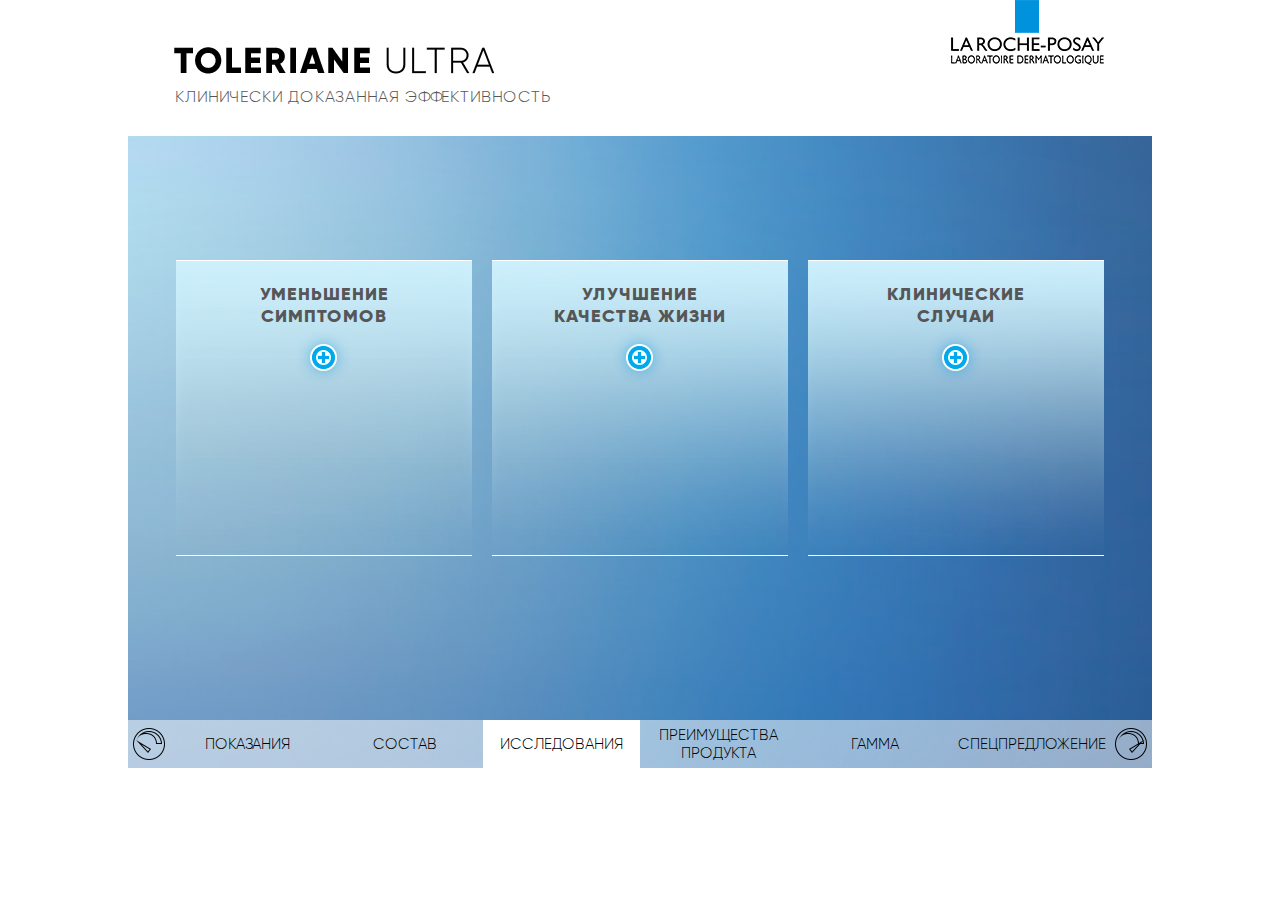
==== 04/index.html @ 02ad675e "initial" ====
<!DOCTYPE html>
<html xmlns="http://www.w3.org/1999/xhtml">
<head>
    <meta charset="utf-8" />
    <!--[if IE]><script src="http://html5shiv.googlecode.com/svn/trunk/html5.js"></script><![endif]-->
    <title></title>
    <link rel="stylesheet" href="../css/style.css" type="text/css" media="screen, projection" />
    <!--[if lt IE 9]> <link href= "css/ie8.css" rel= "stylesheet" media= "all" /> <![endif]-->
    <script type="text/javascript" src="../js/app.js"></script>
    <script type="text/javascript" src="../js/common.js"></script>
</head>

<body>
	<div id="page">
		<ul class="main-m">
			<li class="image"><a href="javascript:changePage(1)"><img src="../images/icon-start.png" width="32" height="32"></a></li>
			<li><a href="javascript:changePage(2)"><span>показания</span></a></li>
			<li><a href="javascript:changePage(3)"><span>состав</span></a></li>
			<li class="ac"><a href="javascript:changePage(4)"><span>исследования</span></a></li>
			<li><a href="javascript:changePage(5)"><span>преимущества<br>продукта</span></a></li>
			<li><a href="javascript:changePage(6)"><span>гамма</span></a></li>
			<li><a href="javascript:changePage(7)"><span>спецпредложение</span></a></li>
			<li class="image"><a href="javascript:changePage(8)"><img src="../images/icon-fin.png" width="32" height="32"></a></li>
		</ul>
		<div id='showStart'>
		<div class="bb sld4">
			<div class="s1">
				<div class="top1"><img src="../images/logo4.png" alt=""><span>Клинически доказанная эффективность</span><div class="lg"><img src="../images/logo3.png" alt=""></div></div>
				<ul class="list">
					<li class="item item-1">
						<p class="title">Уменьшение <br>симптомов</p>
						<div class="plus"></div>
					</li>
					<li class="item item-2">
						<p class="title">Улучшение <br>качества жизни</p>
						<div class="plus"></div>
					</li>
					<li class="item item-3">
						<p class="title">Клинические <br>случаи</p>
						<div class="plus"></div>
					</li>
				</ul>

				<div class="modal modal-1">
					<div class="inner">
						<div class="bottle"></div>
						<div class="modal-con2">
							
							<div id='pinkdiv'> 
		
								<div class='bluediv bd4_l bd4_t' id='jsl1'></div>
								<div class='bluediv bd4_l bd4_b' id='jsl2'></div>
								<div class='bluediv bd4_c bd4_t' id='jsc1'></div>
								<div class='bluediv bd4_c bd4_b' id='jsc2'></div>
								<div class='bluediv bd4_r bd4_t' id='jsr1'></div>
								<div class='bluediv bd4_r bd4_b' id='jsr2'></div>
								
								<img src="../images/pinkmen.png">
		
							</div>
							<div class='underpink' id='up_left'>
								<h2><span>84</span>%</h2>
								снижение беспокойства<br>
								о состоянии кожи
							</div>
	
							<div class='underpink' id='up_center'>
								<h2><span>95</span>%</h2>
								общее улучшение<br>
								качества жизни
							</div>
	
							<div class='underpink' id='up_right'>
								<h2><span>65</span>%</h2>
								улучшение качества<br>
								повседневной<br>
								деятельности
							</div>
						<div class="close2"></div>
					</div>
				</div>
			</div>
			</div>
			

			<div class="s2">
				<div class="top1"><img src="../images/logo4.png" alt=""><span>Клинически доказанная эффективность</span><div class="lg"><img src="../images/logo3.png" alt=""></div></div>
				<img src="../images/t5.png" class="fq1">
	
				<img src="../images/p3.png" id="p4">
				<div class="ellipse"></div>
				<img src="../images/minus.png" id="closeFix">
	
				<div>
					<img src="../images/menuplus2.png" alt="" id="menuplus4">
					<div class='menubutton4 ' id='mb_left4'>Значительное снижение выражен-<br>ности клинических симптомов</div>
					<div class='menubutton4 mb_inactive4' id='mb_right4'>Значительное снижение <br>субъективных симптомов</div>
				</div>
	
				<div id=showA4>
					<div class='header4' id='hA_left'>ЭРИТЕМА</div>
					<div class='header4' id='hA_right'>ШЕЛУШЕНИЕ</div>
					<div id='graphs4A'>
						<div class='left4'>
							<div class='T0 tA' id='jsAl1'><div class='num static'><span>78</span><div class='percent'>%</div></div></div>
	
							<div class='T30 tA' id='jsAl2'></div>
							
							<div class='num dynamic'>
								<span id='jsNumA1'>78</span><div class='percent'>%</div>
							</div>
	
						</div>
						
						<div class='right4'>
							<div class='T0 tA' id='jsAr1'><div class='num static'><span>42</span><div class='percent'>%</div></div></div>
	
							<div class='T30 tA' id='jsAr2'></div>
							<div class='num dynamic'>
								<span id='jsNumA2'>42</span><div class='percent'>%</div>
							</div>
						</div>
						
						<img src="../images/graphs2A.png">
					</div>
				</div>
				<div id=showB4>
					<div class='header4' id='hB_left'>ЧУВСТВО <br>ЖЖЕНИЯ</div>
					<div class='header4' id='hB_center'>ПОКАЛЫВАНИЕ/<br>ПОЩИПЫВАНИЕ</div>
					<div class='header4' id='hB_center-r'>Чувство <br>стянутости</div>
					<div class='header4' id='hB_right'>ЗУД</div>
					<div id='graphs4A'>
						<div class='left4'>
							<div class='T0 tB' id='jsBl1'><div class='num static'><span>4.6</span><div class='percent'>%</div></div></div>
	
							<div class='T30 tB' id='jsBl2'></div>
	
							<div class='num dynamic'>
								<span id='jsNumB1'>4.6</span><div class='percent'>%</div>
							</div>
	
						</div>
	
						<div class='center4'>
							<div class='T0 tB' id='jsBc1'><div class='num static'><span>4.1</span><div class='percent'>%</div></div></div>
	
							<div class='T30 tB' id='jsBc2'></div>
	
							<div class='num dynamic'>
								<span id='jsNumB2'>4.1</span><div class='percent'>%</div>
							</div>
	
						</div>

						<div class='center4-r'>
								<div class='T0 tB' id='jsBcr1'><div class='num static'><span>5.0</span><div class='percent'>%</div></div></div>
		
								<div class='T30 tB' id='jsBcr2'></div>
		
								<div class='num dynamic'>
									<span id='jsNumB3'>1.2</span><div class='percent'>%</div>
								</div>
		
							</div>
						
						<div class='right4'>
							<div class='T0 tB' id='jsBr1'><div class='num static'><span>3.8</span><div class='percent'>%</div></div></div>
	
							<div class='T30 tB' id='jsBr2'></div>
							
							<div class='num dynamic'>
								<span id='jsNumB4'>3.8</span><div class='percent'>%</div>
							</div>
	
						</div>
						
						<img src="../images/graphs2B.png">
					</div>
				</div>
	
				<div class="modal m3">
					<div class="modal-tb">
						<div class="bg-modal"></div>
						<div class="modal-con2" id='page4popupfix'>
							<div class="close2"></div>
							<div class="p1">Протокол</div>
							<p><strong>3800 пациентов</strong>, средний возраст 42 года</p>
							<p>Пациенты с чувствительной, реактивной, интолерантной кожей, а также после эстетических процедур (пилинг, лазер)</p>
							<p>Использование <strong>Toleriane Ultra 1 или 2 раза в день</strong></p>
							<p><strong>Оценка на Т0 и Т30</strong> по шкале от 0 до 10</p>
							<p>p≤0.0001</p>
						</div>
					</div>
				</div>
			</div>

			
		</div>
	</div>
</body>
</html>
---- css/style.css ----
@charset "UTF-8";
/*! */
/*! */
/*! */
/*! */
/*! */
/*! */
/*! Нельзя редактировать этот файл! Он сгенерирован через sass  -  DO NOT EDIT THIS FILE! IT GENERATED SASS */
/*! */
/*! */
/*! */
/*! */
/*! */
/*! */
/*! */
html, body, div, span, applet, object, iframe, h1, h2, h3, h4, h5, h6, p, blockquote, pre, a, abbr, acronym, address, big, cite, code, del, dfn, em, img, ins, kbd, q, s, samp, small, strike, strong, sub, sup, tt, var, b, u, i, center, dl, dt, dd, ol, ul, li, fieldset, form, label, legend, table, caption, tbody, tfoot, thead, tr, th, td, article, aside, canvas, details, embed, figure, figcaption, footer, header, hgroup, menu, nav, output, ruby, section, summary, time, mark, audio, video { margin: 0; padding: 0; border: 0; vertical-align: baseline; }

body, html { height: 100%; }

body a, html a { text-decoration: none; }

body input, html input { -webkit-appearance: none; }

img, fieldset, a img { border: none; }

input[type="submit"], button { cursor: pointer; }

input[type="submit"]::-moz-focus-inner, button::-moz-focus-inner { padding: 0; border: 0; }

textarea { overflow: auto; }

input, button { margin: 0; padding: 0; border: 0; }

input, textarea, select, button, h1, h2, h3, h4, h5, h6, a, span, a:focus { outline: none; }

div { outline: none !important; }

* { outline: none !important; }

ul, ol { list-style-type: none; }

img { vertical-align: top; }

li { list-style: none; }

@media only screen and (min-device-width: 320px) and (max-device-width: 480px) { * { -webkit-text-size-adjust: none; } }

table { border-spacing: 0; border-collapse: collapse; width: 100%; }

.clear { clear: both; }

@font-face { font-family: Gilroy; src: url("../shared/Gilroy-ExtraBold.eot"); src: url("../shared/Gilroy-ExtraBold.eot?#iefix") format("embedded-opentype"), url("../shared/Gilroy-ExtraBold.woff2") format("woff2"), url("../shared/Gilroy-ExtraBold.woff") format("woff"), url("../shared/Gilroy-ExtraBold.ttf") format("truetype"); font-weight: normal; font-style: normal; font-weight: 700; }

@font-face { font-family: Gilroy; src: url("../shared/Gilroy-Light.eot"); src: url("../shared/Gilroy-Light.eot?#iefix") format("embedded-opentype"), url("../shared/Gilroy-Light.woff2") format("woff2"), url("../shared/Gilroy-Light.woff") format("woff"), url("../shared/Gilroy-Light.ttf") format("truetype"); font-weight: normal; font-style: normal; font-weight: 300; }

body { font-family: Gilroy; }

* { -webkit-tap-highlight-color: transparent; }

#page { width: 1024px; position: relative; overflow: hidden; margin: auto; height: 768px; background: url(../images/bg2.jpg); }

.main-m {
  position: absolute;
  bottom: 0;
  left: 0;
  right: 0;
  z-index: 100;
  background: rgba(255, 255, 255, 0.5);
  height: 48px;
  display: flex;
  width: 100%;
  justify-content: space-between;
}
.main-m li {
  width: 18.12%;
  text-align: center;
}
.main-m li a {
  display: block;
  color: #000000;
  font-family: Gilroy;
  font-size: 15px;
  font-weight: 300;
  text-transform: uppercase;
  height: 48px;
}
.main-m li a span {
  display: table-cell;
  width: 185px;
  vertical-align: middle;
  height: 48px;
}
.main-m li.ac a {
  background: #ffffff;
}
.main-m li.image {
  width: 49px;
}
.main-m li.image a img {
  padding: 8px 0 0;
}

.bb { position: absolute; top: 0; left: 0; width: 100%; height: 100%; }

.top1 { position: absolute; top: 0; left: 0; right: 0; height: 136px; background: #fff; }

.top1 img { display: block; position: absolute; top: 47px; left: 46px; }

.top1 img.jj2 { top: 41px; }

.top1 span { display: block; color: #565656; font-size: 16px; font-weight: 300; text-transform: uppercase; line-height: 19px; letter-spacing: 0.9px; position: absolute; top: 87px; left: 47px; }

.top1 span.jj1 { font-size: 24px; line-height: 24px; }

.top1 .lg { position: absolute; top: 0; right: 48px; }

.top1 .lg img { position: static; }

.sld1 { background: url(../images/bg1.jpg); }

.sld1 .logo { position: absolute; top: 0; left: 47px; }

.sld1 .logo2 { display: none; position: absolute; top: 113px; left: 47px; }

.sld1 .bottle1 { 
	display: none; 
	position: absolute; 
	top: 142px; 
	right: 52px; 
	width: 118px; 
	height: 550px; 
	background-image: url('../images/bottle1.png');
}

.sld1 input[type=range] {
    position: relative;
    margin-left: 607px;
    margin-top: 380px;
    -webkit-appearance: none;
    width: 570px;
    border-radius: 30px;
    -webkit-transform: rotate(-90deg);
    -moz-transform: rotate(-90deg);
    transform: rotate(-90deg);
    overflow: hidden;
  }

.sld1 input[type=range]:focus {
	outline: none;
}

.sld1 input[type=range]::-webkit-slider-runnable-track {
	width: 100%;
	height: 39px;
	cursor: pointer;
	box-shadow: 0px 0px 0px #000000;
	border-radius: 30px;
	border: 2px solid #bce3d8;
	box-shadow: 0 0 15px rgba(0, 0, 0, 0.2) inset;
}

.sld1 input[type=range]::-webkit-slider-thumb {
	position: relative;
	z-index: 10;
	height: 40px;
	width: 40px;
	border-radius: 25px;
	cursor: pointer;
	-webkit-appearance: none;
	margin-top: -2px;
	background-image: url('../images/handle.png');
}

.sld1 .scale {
	position: absolute;
	top: 128px;
	right: 82px;
	width: 74px;
	height: 535px;
	background-image: url('../images/scale.png');
}

.sld1 .range-plus {
	display: none;
	position: absolute;
	z-index: 10;
	right: 86px;
	width: 92px;
	height: 92px;
	background-image: url('../images/plus2.png');
	background-position: center center;
	background-size: 80%;
	cursor: pointer;
}

.sld1 .t1, 
.sld1 .t2 { 
	position: absolute; 
	top: 607px; 
	left: 0; 
	right: 0; 
	text-transform: uppercase;
	text-align: center; 
	letter-spacing: 0.05em; 
	color: #ffffff; 
	font-family: Gilroy; 
	font-weight: 300; 
	line-height: 1.2em; 
}

.sld1 .t1 {
	font-size: 32px;
}

.sld1 .t2 {
	display: none;
	font-size: 24px;
}

.sld2 .lnk1 { position: absolute; top: 183px; right: 43px; background-image: url("../images/icons.png"); width: 72px; height: 133px; background-position: 0px -118px; display: block; }

.sld2 .t1 { display: block; position: absolute; top: 176px; left: 48px; }

.sld2 .sp1 { position: absolute; top: 191px; left: 185px; width: 795px; height: 497px; background: url(../images/sp1.png); }

.sld2 .sp1 .j1 { top: 180px; left: 0; }

.sld2 .sp1 .j2 { top: -36px; left: 177px; }

.sld2 .sp1 .j2 div { padding-left: 47px; }

.sld2 .sp1 .j3 { top: 203px; left: 591px; }

.sld2 .sp1 .j4 { top: 339px; left: 591px; }

.sld2 .sp1 .it { position: absolute; }

.sld2 .sp1 .it span { display: block; font-family: Gilroy; text-transform: uppercase; color: #ffffff; font-size: 20px; font-weight: 300; line-height: 24px; margin-bottom: 28px; }

.sld2 .sp1 .it div { color: #000000; font-size: 14px; font-weight: 700; text-transform: uppercase; line-height: 17px; position: relative; }

.sld2 .sp1 .it div a { background-image: url("../images/icons.png"); width: 65px; height: 65px; background-position: -234px 0px; display: block; position: absolute; top: -17px; left: -15px; }

.sld2 .sp1 .it div p { color: #000000; font-size: 12px; font-weight: 300; line-height: 12px; display: block; text-transform: none; padding-top: 2px; padding-bottom: 33px; }

.sld2 .mp1 { position: absolute; top: 0; left: 0; width: 100%; height: 100%; z-index: 2; background: url(../images/bg2.jpg); display: none; }

.sld2 .mp1 .f1 { display: block; position: absolute; top: 176px; left: 48px; }

.sld2 .mp1 .close1 { position: absolute; top: 136px; right: 0; cursor: pointer; background-image: url("../images/icons.png"); width: 92px; height: 92px; background-position: -76px -118px; }

.sld2 .mp1 .pp1 { cursor: pointer; position: absolute; top: 255px; right: 17px; background-image: url("../images/icons.png"); width: 114px; height: 114px; background-position: 0px 0px; }

.sld2 .mp1 .gr-mp1 { position: absolute; left: 220px; bottom: 143px; width: 756px; height: 342px; background: url(../images/gr3.png); }

.sld2 .mp1 .gr-mp1 .j1 { position: absolute; left: 49px; top: -51px; color: #ffffff; font-family: Gilroy; font-size: 18px; font-weight: 700; text-transform: uppercase; line-height: 14px; }

.sld2 .mp1 .gr-mp1 .j2 { position: absolute; left: 289px; top: -51px; color: #ffffff; font-family: Gilroy; font-size: 18px; font-weight: 700; text-transform: uppercase; line-height: 14px; }

.sld2 .mp1 .gr-mp1 .j3 { text-align: center; top: -55px; position: absolute; left: 532px; color: #ffffff; font-family: Gilroy; font-size: 18px; font-weight: 700; text-transform: uppercase; line-height: 22px; }

.sld2 .mp1 .gr-mp1 .ov { position: absolute; bottom: 1px; left: 41px; *zoom: 1; right: -90px; }

.sld2 .mp1 .gr-mp1 .ov:after { content: " "; display: table; clear: both; }

.sld2 .mp1 .gr-mp1 .ov .item1 { float: left; width: 152px; *zoom: 1; }

.sld2 .mp1 .gr-mp1 .ov .item1 + .item1 { margin-left: 87px; }

.sld2 .mp1 .gr-mp1 .ov .item1:after { content: " "; display: table; clear: both; }

.sld2 .mp1 .gr-mp1 .ov .item1 .it { float: left; width: 72px; height: 280px; position: relative; }

.sld2 .mp1 .gr-mp1 .ov .item1 .it + .it { float: right; }

.sld2 .mp1 .gr-mp1 .ov .item1 .it + .it .v1 { background: #fff; }

.sld2 .mp1 .gr-mp1 .ov .item1 .it .v1 { position: absolute; bottom: 0; left: 0; width: 72px; background: #83cced; -webkit-transition: 1s linear; transition: 1s linear; }

.sld2 .mp1 .gr-mp1 .ov .item1 .it .v1 i { display: block; font-style: normal; position: absolute; bottom: -20px; left: 0; right: 0; text-align: center; color: #ffffff; font-family: Gilroy; font-size: 14px; font-weight: 700; text-transform: uppercase; line-height: 12px; }

.sld2 .mp1 .gr-mp1 .ov .item1 .it .v1 div { position: absolute; top: -34px; left: 0; right: 0; text-align: center; line-height: 21px; color: #ffffff; font-family: Gilroy; font-weight: 700; font-size: 12px; }

.sld2 .mp1 .gr-mp1 .ov .item1 .it .v1 div span { font-size: 28px; display: inline-block; padding-right: 1px; }

.sld2 .mp1 .gr-mp1 .ov .item1:nth-child(1) .it:first-child .v1 { height: 174px; }

.sld2 .mp1 .gr-mp1 .ov .item1:nth-child(1) .it:last-child .v1 { height: 174px; }

.sld2 .mp1 .gr-mp1 .ov .item1:nth-child(2) .it:first-child .v1 { height: 280px; }

.sld2 .mp1 .gr-mp1 .ov .item1:nth-child(2) .it:last-child .v1 { height: 280px; }

.sld2 .mp1 .gr-mp1 .ov .item1:nth-child(3) .it:first-child .v1 { height: 201px; }

.sld2 .mp1 .gr-mp1 .ov .item1:nth-child(3) .it:last-child .v1 { height: 201px; }

.sld2 .mp1.ac .gr-mp1 .ov .item1:nth-child(1) .it:last-child .v1 { height: 29px; }

.sld2 .mp1.ac .gr-mp1 .ov .item1:nth-child(2) .it:last-child .v1 { height: 28px; }

.sld2 .mp1.ac .gr-mp1 .ov .item1:nth-child(3) .it:last-child .v1 { height: 9px; }

.modal { position: absolute; top: 0; left: 0; width: 100%; height: 100%; z-index: 2; background-color: rgba(0, 151, 217, 0.6); display: none; z-index: 5; }

.modal.m2 .modal-tb .modal-con1 { height: 419px; }

.modal .modal-tb { width: 1024px; height: 768px; display: table-cell; vertical-align: middle; }

.modal .modal-tb .bg-modal { position: absolute; top: 0; left: 0; width: 1024px; height: 768px; }

.modal .modal-tb .modal-con2 { padding: 35px 70px 40px 41px; position: relative; margin: auto; -webkit-box-shadow: 0 0 32px rgba(0, 0, 0, 0.15); box-shadow: 0 0 32px rgba(0, 0, 0, 0.15); -webkit-border-radius: 16px; border-radius: 16px; background-color: #ffffff; width: 609px; }

.modal .modal-tb .modal-con2 .close2 { position: absolute; top: 4px; right: 4px; cursor: pointer; background-image: url("../images/icons.png"); width: 65px; height: 65px; background-position: -234px -69px; }

.modal .modal-tb .modal-con2 p { display: block; color: #565656; font-size: 20px; font-weight: 300; margin-bottom: 5px; }

.modal .modal-tb .modal-con2 p b { font-weight: 700; }

.modal .modal-tb .modal-con2 p:last-child { margin-bottom: 0; }

.modal .modal-tb .modal-con2 .p1 { color: #000000; font-size: 16px; font-weight: 700; text-transform: uppercase; line-height: 16px; margin-bottom: 24px; }

.modal .modal-tb .modal-con1 { position: relative; margin: auto; -webkit-box-shadow: 0 0 32px rgba(0, 0, 0, 0.15); box-shadow: 0 0 32px rgba(0, 0, 0, 0.15); -webkit-border-radius: 16px; border-radius: 16px; background-color: #ffffff; width: 720px; height: 394px; }

.modal .modal-tb .modal-con1 .ll1 { position: absolute; top: 103px; left: 86px; display: block; }

.modal .modal-tb .modal-con1 p.p1 { display: block; position: absolute; bottom: 16px; left: 41px; color: #000000; font-family: Gilroy; font-size: 12px; font-weight: 300; line-height: 14px; }

.modal .modal-tb .modal-con1 .sp-lst { position: absolute; top: 138px; left: 340px; }

.modal .modal-tb .modal-con1 .sp-lst .item1 { height: 75px; padding-left: 27px; position: relative; }

.modal .modal-tb .modal-con1 .sp-lst .item1:before { position: absolute; top: 34px; left: 5px; display: block; content: ''; background-image: url("../images/icons.png"); width: 12px; height: 30px; background-position: -234px -172px; }

.modal .modal-tb .modal-con1 .sp-lst .item1:last-child:before { display: none; }

.modal .modal-tb .modal-con1 .sp-lst .item1 div { font-size: 18px; font-weight: 300; color: #000000; line-height: 22px; }

.modal .modal-tb .modal-con1 .sp-lst .item1 div i { font-style: normal; color: #5291da; text-transform: uppercase; }

.modal .modal-tb .modal-con1 .sp-lst .item1 div b.j1 { font-weight: 300; color: #9b0099; }

.modal .modal-tb .modal-con1 .sp-lst .item1 div b.j2 { font-weight: 300; color: #565656; }

.modal .modal-tb .modal-con1 .sp-lst .item1 span { display: block; position: absolute; top: 0; left: 0; background-color: #5291da; width: 20px; height: 20px; text-align: center; line-height: 20px; color: #ffffff; font-family: Gilroy; font-size: 14px; font-weight: 700; }

.modal .modal-tb .modal-con1 .t1 { position: absolute; top: 29px; left: 0; right: 0; text-align: center; color: #000000; font-family: Gilroy; font-size: 20px; font-weight: 300; line-height: 24px; }

.modal .modal-tb .modal-con1 .t2 { position: absolute; bottom: 20px; left: 20px; font-size: 14px; line-height: 14px; }

.modal .modal-tb .modal-con1 .close2 { position: absolute; top: 3px; right: 3px; background-image: url("../images/icons.png"); width: 65px; height: 65px; background-position: -234px -69px; cursor: pointer; z-index: 3; }

.modal .modal-tb .modal-con1 .gr1, 
.modal .modal-tb .modal-con1 .gr2 { position: absolute; top: 126px; left: 82px; width: 270px; height: 202px; }

.modal .modal-tb .modal-con1 .gr1:before, 
.modal .modal-tb .modal-con1 .gr2:before { 
	position: absolute; 
	top: -3px; 
	left: -32px; 
	display: block; 
	content: ''; 
	width: 303px; 
	height: 211px; 
	background: url(../images/gr1.png);
	background-repeat: no-repeat; 
}

.modal .modal-tb .modal-con1 .gr1 .it, 
.modal .modal-tb .modal-con1 .gr2 .it { position: absolute; left: 0; right: 0; top: -16px; text-align: center; color: #5291da; font-family: Gilroy; font-size: 14px; font-weight: 300; text-transform: uppercase; line-height: 12px; }

.modal .modal-tb .modal-con1 .gr1 .ov, 
.modal .modal-tb .modal-con1 .gr2 .ov { position: absolute; bottom: 0; left: 38px; *zoom: 1; right: 0; }

.modal .modal-tb .modal-con1 .gr1 .ov:after, 
.modal .modal-tb .modal-con1 .gr2 .ov:after { content: " "; display: table; clear: both; }

.modal .modal-tb .modal-con1 .gr1 .ov .item1, 
.modal .modal-tb .modal-con1 .gr2 .ov .item1 { float: left; position: relative; width: 57px; height: 178px; -webkit-transition: 0.4s linear; transition: 0.4s linear; }

.modal .modal-tb .modal-con1 .gr1 .ov .item1 i, 
.modal .modal-tb .modal-con1 .gr2 .ov .item1 i { position: absolute; left: 0; bottom: 0; right: 0; display: block; content: ''; height: 178px; background: #0192dd; -webkit-transition: 0.4s linear; transition: 0.4s linear; }

.modal .modal-tb .modal-con1 .gr1 .ov .item1 span, 
.modal .modal-tb .modal-con1 .gr2 .ov .item1 span { position: absolute; top: 0; left: 50%; margin-left: -1px; width: 2px; bottom: 0; background: #555; }

.modal .modal-tb .modal-con1 .gr1 .ov .item1 span:before, 
.modal .modal-tb .modal-con1 .gr2 .ov .item1 span:before { position: absolute; top: 0; left: 50%; margin-left: -4px; height: 2px; background: #555; width: 8px; display: block; content: ''; }

.modal .modal-tb .modal-con1 .gr1 .ov .item1 .j1, 
.modal .modal-tb .modal-con1 .gr2 .ov .item1 .j1 { position: absolute; top: 186px; left: -40px; right: -40px; text-align: center; color: #565656; font-family: Gilroy; font-size: 14px; font-weight: 300; line-height: 17px; }

.modal .modal-tb .modal-con1 .gr1 .ov .item1 + .item1, 
.modal .modal-tb .modal-con1 .gr2 .ov .item1 + .item1 { margin-left: 77px; }

.modal .modal-tb .modal-con1 .gr1 .ov .item1 + .item1 i:before, 
.modal .modal-tb .modal-con1 .gr2 .ov .item1 + .item1 i:before { position: absolute; top: -2px; left: 50%; margin-left: -4px; height: 2px; background: #555; width: 8px; display: block; content: ''; opacity: 0; -webkit-transition: 0.4s linear; transition: 0.4s linear; }

.modal .modal-tb .modal-con1 .gr1 .ov .item1 .j3, 
.modal .modal-tb .modal-con1 .gr2 .ov .item1 .j3 { position: absolute; width: 130px; height: 70px; -webkit-box-shadow: 0 0 9px rgba(51, 51, 51, 0.5); box-shadow: 0 0 9px rgba(51, 51, 51, 0.5); top: -13px; left: -59px; z-index: 1; line-height: 70px; text-indent: 11px; color: #565656; font-family: Gilroy; font-weight: 300; text-transform: uppercase; font-size: 32px; opacity: 0; -webkit-transition: 0.4s linear; transition: 0.4s linear; }

.modal .modal-tb .modal-con1 .gr1 .ov .item1 .j3 b, 
.modal .modal-tb .modal-con1 .gr2 .ov .item1 .j3 b { font-size: 16px; font-weight: 300; text-indent: 0; }

.modal .modal-tb .modal-con1 .gr2 { left: 398px; }

.modal .modal-tb .modal-con1 .gr2:before { top: -5px; left: -30px; width: 300px; height: 214px; background: url(../images/gr2.png); background-repeat: no-repeat;}

.modal .modal-tb .modal-con1 .gr2 .ov .item1 { height: 167px; }

.modal .modal-tb .modal-con1 .gr2 .ov .item1 i { height: 167px; }

.modal .modal-tb .modal-con1 .gr2 .ov .item1 .j1 { margin-top: -10px; }

.modal .modal-tb .modal-con1 .gr2 .ov .item1 .j3 { height: 120px; line-height: 120px; }

.modal .modal-tb .modal-con1.ac .gr1 .ov .item1 + .item1 i { height: 136px; }

.modal .modal-tb .modal-con1.ac .gr1 .ov .item1 + .item1 i:before { opacity: 1; }

.modal .modal-tb .modal-con1.ac .gr1 .ov .item1 .j3 { -webkit-transition: 0.4s 0.4s linear; transition: 0.4s 0.4s linear; opacity: 1; }

.modal .modal-tb .modal-con1.ac .gr2 .ov .item1 + .item1 i { height: 88px; }

.modal .modal-tb .modal-con1.ac .gr2 .ov .item1 + .item1 i:before { opacity: 1; }

.modal .modal-tb .modal-con1.ac .gr2 .ov .item1 .j3 { -webkit-transition: 0.4s 0.4s linear; transition: 0.4s 0.4s linear; opacity: 1; }

.sld4 {
	background-image: url('..images/bg2.jpg');
}

.sld4 .s1 .list {
	display: flex;
	justify-content: space-between;
	position: absolute;
	top: 260px;
	left: 48px;
	width: 928px;
}

.sld4 .s1 .list .item {
	position: relative;
	width: 296px;
	height: 296px;
	background-image: url('../images/list-quad.png');
	background-repeat: no-repeat;
}

.sld4 .s1 .list .item .title {
	text-align: center;
	font-size: 18px;
	color: #565656;
	font-weight: bold;
	text-transform: uppercase;
	letter-spacing: 0.05em;
	margin-top: 23px;
}

.sld4 .s1 .list .item .plus {
	position: absolute;
	top: 70px;
	left: 120px;
	width: 55px;
	height: 55px;
	background-image: url('../images/light-plus.png');
	background-repeat: no-repeat;
	cursor: pointer;
}

.sld4 .s2,
.sld4 .s3 {
	display: none;
}

.sld4 .s2 .ellipse {
	position: absolute;
	top: 136px;
	right: 0;
	width: 92px;
	height: 92px;
	background-image: url('../images/ellipse.png');
	background-repeat: no-repeat;
	background-position-y: 100%;
}

.sld4 .modal-1 {
	background-color: transparent;
}

.sld4 .modal-1 .inner {
	position: absolute;
    top: 154px;
    left: 48px;
	display: flex;
	justify-content: space-between;
	box-sizing: border-box;
	width: 928px;
	height: 543px;
	background-color: #fff;
	padding: 10px 29px 40px 41px;
	border-radius: 16px;
}

.sld4 .modal-1 .inner .bottle {
	box-sizing: border-box;
	width: 112px;
	height: 524px;
	background-image: url('../images/bottle1.png');
	background-size: cover;
}

.sld4 .modal-1 .inner .modal-con2 {
	width: 690px;
}

.sld4 .modal-1 .inner .modal-con2 #pinkdiv {
    background-color: #e7c3ea;
	width: 684px;
    height: 311px;
}

#pinkdiv img {
	position: absolute;
}

.underpink {
	position: absolute;
	text-align: center;
	top: 340px;
	font-size: 20px;
	line-height: 1.2;
	color: rgb(87,87,87);
}

.underpink h2 {
	font-size: 32px;
	padding-bottom: 0;
	margin-bottom: 0;
	line-height: 1;
	color: #565656;
}

#up_left {
	left: 212px;
}

#up_center {
	left: 465px;
}

#up_right {
	left: 677px;
}

.bluediv {
	position: absolute;
	background-color: rgb(0,167,235);
	width: 0px; /*full = 135px;*/
	height: 65px;
}

.bd4_t{
	top: 164px;
}

.bd4_b{
	top: 235px;
}

.bd4_l{
	left: 266px;
}

.bd4_c{
	left: 490px;
}

.bd4_r{
	left: 712px;
}

.sld4 .modal-1 .inner .modal-con2 .close2 { 
	position: absolute; 
	top: 4px; 
	right: 4px; 
	cursor: pointer; 
	background-image: url("../images/icons.png"); 
	width: 65px; 
	height: 65px; 
	background-position: -234px -69px; 
}

.modal .modal-tb .modal-con2 { padding: 35px 70px 40px 41px; position: relative; margin: auto; -webkit-box-shadow: 0 0 32px rgba(0, 0, 0, 0.15); box-shadow: 0 0 32px rgba(0, 0, 0, 0.15); -webkit-border-radius: 16px; border-radius: 16px; background-color: #ffffff; width: 609px; }

.modal .modal-tb .modal-con2 p { display: block; color: #565656; font-size: 20px; font-weight: 300; margin-bottom: 5px; }

.modal .modal-tb .modal-con2 p b { font-weight: 700; }

.modal .modal-tb .modal-con2 p:last-child { margin-bottom: 0; }

.modal .modal-tb .modal-con2 .p1 { color: #000000; font-size: 16px; font-weight: 700; text-transform: uppercase; line-height: 16px; margin-bottom: 24px; }

.sld5 {
	background-image: url('..images/bg2.jpg');
}

.sld5 .bottle {
	position: absolute; 
	top: 153px; 
	left: 118px; 
	width: 118px; 
	height: 550px; 
	background-image: url('../images/bottle1.png');
}

.sld5 .adv {
	box-sizing: border-box;
	position: absolute;
	top: 200px;
	left: 342px;
	width: 641px;
	height: 414px;
	padding-left: 130px;
	padding-top: 21px;
	background-image: url('../images/adv-list-bg.png');
}

.sld5 .adv .item {
	margin-bottom: 46px;
}

.sld5 .adv .item .text {
	font-size: 24px;
	line-height: 1.2em;
	color: #565656;
}

.sld6 .ft1 { position: absolute; top: 172px; left: 0; right: 0; height: 519px; background: url(../images/t9.png) top center no-repeat; }

.sld6 .ft1 .j1, 
.sld6 .ft1 .j2, 
.sld6 .ft1 .j3 { position: absolute; text-align: center; top: 22px; letter-spacing: 0.7px; color: #565656; font-size: 14px; font-weight: 300; line-height: 17px; }

.sld6 .ft1 .j1 span, .sld6 .ft1 .j2 span, .sld6 .ft1 .j3 span { color: #5291da; font-size: 16px; font-weight: 700; display: block; line-height: 16px; margin-bottom: 7px; }

.sld6 .ft1 .j1 { left: 48px; right: 683px; }

.sld6 .ft1 .j2 { left: 361px; right: 361px; }

.sld6 .ft1 .j3 { left: 683px; right: 48px; color: #fff; }

.sld6 .ft1 .j4 { top: 451px; position: absolute; left: 361px; width: 302px; height: 56px; text-indent: 61px; line-height: 56px; color: #ffffff; font-family: Gilroy; font-size: 18px; font-weight: 300; letter-spacing: 0.8px; cursor: pointer; }

.sld6 .mp2 { position: absolute; top: 0; left: 0; width: 100%; height: 100%; z-index: 2; background: url(../images/bg2.jpg); display: none; }

.sld6 .mp2 .close1 { position: absolute; top: 136px; right: 0; cursor: pointer; background-image: url("../images/icons.png"); width: 92px; height: 92px; background-position: -76px -118px; }

.sld6 .mp2 .fp-over1 { top: 510px; left: 272px; right: 0; bottom: 0; overflow: hidden; position: absolute; }

.sld6 .mp2 .fp1 { position: absolute; top: 0; left: -438px; height: 151px; background: url(../images/t11.png) right no-repeat; white-space: nowrap; overflow: hidden; -webkit-transition: 0.6s linear; transition: 0.6s linear; width: 438px; }

.sld6 .mp2 .fp1 ul { display: block; position: absolute; top: 18px; left: 64px; color: #83aad2; font-family: Gilroy; font-size: 16px; font-weight: 700; line-height: 19.2px; }

.sld6 .mp2 .fp1 ul li { display: block; position: relative; left: 0; -webkit-transition: 0.3s linear; transition: 0.3s linear; }

.sld6 .mp2 .fp2 { display: block; position: absolute; top: 151px; left: 160px; }

.sld6 .mp2 .fp3 { display: block; position: absolute; top: 215px; left: 375px; }

.sld6 .mp2 .fp3 li { color: #ffffff; font-family: Gilroy; font-size: 24px; font-weight: 300; line-height: 28px; padding-bottom: 18px; position: relative; }

.sld6 .mp2 .fp3 li:before { position: absolute; top: 4px; left: -38px; display: block; content: ''; background-image: url("../images/icons.png"); width: 22px; height: 17px; background-position: -268px -138px; }

.sld6 .mp2.ac .fp1 { left: 0px; }

.sld6 .mp2.ac .fp1 ul li { left: 0px; }

/* --- После некоторых изменений --- */

.pr-cmn {
  position: absolute;
  font-size: 24px;
  font-weight: 300;
  color: #565656;
}

.pr-cmn > span {
  font-size: 16px;
  font-weight: 800;
  color: #565656;
}

.pr-1 {
  top: 387px;
  left: 246px;
}

.pr-2 {
  top: 341px;
  left: 564px;
}

.pr-3 {
  right: 92px;
  top: 372px;
}

.pr-mn {
  position: absolute;
  left: 48px;
  bottom: -17px;
  font-size: 12px;
  font-weight: 300;
  color: #fff;
}


/**/


#menuplus4 {
	position: absolute;
	top: 230px;
	left: 223px;
}

.menubutton4 {
	position: absolute;
	top: 234px;

	height: 34px;
	width: 300px;
	padding: 15px 30px;

	text-align: center;
	text-transform: uppercase;
	font-family: Gilroy; 
	font-weight: bold;
	font-size: 14px;
	letter-spacing: 0.6px;

	
	color: white;
	/*box-shadow: 1px 0 1px rgb(103,167,213);*/
}

#mb_left4 {
	background-color: #3e7fba;
}

#mb_right4 {
	background-color: rgb(103,167,213);
}

.mb_inactive4 {
	background-color: transparent !important;
}

.mb_inactive4:hover {
	cursor: pointer;
}

#mb_left4 {
	left: 227px;
}

#mb_right4 {
	left: 612px;
}

#p4{
	position: absolute;
	right: 23px;
	top: 290px;
}

#p4:hover {
	cursor: pointer;
}

#plus4:hover{
	cursor: pointer;
}

.header4 {
	text-align: center;
	position: absolute;
	top: 375px;
	font-weight: bold;
	font-size: 14px;
	letter-spacing: 0.7px;
	color: white;
	text-transform: uppercase;
}



#graphs4A {
	position: absolute;
	top: 420px;
	right: 33px;
	width: 768px;
	height: 262px;
}

#hA_left {
	left: 388px;
}

#hA_right {
	right: 173px;
}

.tA, .tB {
	z-index: 1;
	position: absolute;
	width: 0px;
	height: 56px;
}

.left4 .tA, .left4 .tB {
	left: 34px; 
}

.right4 .tA {
	left: 418px;
}

.T0 {
	top: 59px;
	background-color: rgb(129,204,237);
}

.T30 {
	top: 132px;
	background-color: white;
}

.T0.tB {
	background-color: #a8d5f3;
}

#hB_left {
	left: 315px;
}

#hB_center {
	left: 475px;
}
#hB_center-r {
	left: 682px;
}

#hB_right {
	right: 127px;
}

.center4 .tB {
	left: 224px;
}

.center4-r .tB {
	left: 413px;
}

.right4 .tB {
	left: 603px;
}

.num {
	left: auto;
	position: absolute;
	top: 18px;
	font-size: 28px;
	font-weight: bold;
}

.num.static {
	right: -48px;
	width: 40px;
	white-space: nowrap;
	color: rgb(129,204,237);
}

.tB .num.static {
	color: #a8d5f3;
}

.num.dynamic {
	color: white;
	margin-left: 42px;
}

.dynamic {
	top: 150px;
}

.num .percent {
	display: inline-block;
	font-size: 12px;
	}

#page4popupfix {
	top: 0px;
	padding-top: 30px;
	padding-bottom: 20px;
}

#page4popupfix p {
	margin: 9px 0; 
}

#page4popupfix .p1 {
	font-size: 20px;
	margin-bottom: 28px;
}

#showB4 {
	display: none;
}


#jsAl1, #jsAl2 {width: 261px;}
#jsAl2 + .dynamic {left: 261px;}

#jsAr1, #jsAr2 {width: 142px;}
#jsAr2 + .dynamic {left: 526px;}

#jsBl1, #jsBl2 {width: 96px;}
#jsBl2 + .dynamic {left: 96px;}

#jsBc1, #jsBc2 {width: 87px;}
#jsBc2 + .dynamic {left: 275px;}

#jsBcr1, #jsBcr2 {width: 103px;}
#jsBcr2 + .dynamic {left: 275px;}

#jsBr1, #jsBr2 {width: 73px;}
#jsBr2 + .dynamic {left: 641px;}

.fq1 { display: block; position: absolute; top: 160px; left: 0px; }

/* #fixForSlash {
	position: absolute;
	top: 277px;
	left: 671px;
	color: white;
} */
#plus4 {
	position: absolute;
	right: 1px;
	top: 2px;
}

#bottom4 {
	position: absolute;
	bottom: 90px;
	left: 224px;
	background-color: rgba(125, 166, 209, 0.4);
	border: 1px solid rgba(230,230,250,0.4);
	box-shadow: 0 0 30px rgba(0,0,10,0.25);
	height: 39px;
	width: 734px;
	padding: 10px 0px 17px 16px;
	text-transform: uppercase;
	font-family: Gilroy; 
	font-size: 19px;
	letter-spacing: 2.5px;
	color:white;
}

#closeFix { 
	position: absolute; 
	top: 134px;
	left: 956px; 
	cursor: pointer;
}

/* ============================================================ */
/* === After change === */
/* ============================================================ */

.sld6{background:url(../images/bg2.jpg)}
.sld6 .ev-ft-y1{position:absolute;bottom:64px;left:48px;color:#333;font-size:12px;line-height:12px}
.sld6 .ft1{position:absolute;top:164px;left:0;right:0;height:519px;background:url(../images/t9.png) top center no-repeat}

.sld6 .ft1 .j1,
.sld6 .ft1 .j2,
.sld6 .ft1 .j3{
	position:absolute;
	text-align:center;
	top:22px;
	letter-spacing:0.7px;
	color:#565656;
	font-size:14px;
	font-weight:300;
	line-height:17px;
}

.sld6 .ft1 .j1 span,
.sld6 .ft1 .j2 span,
.sld6 .ft1 .j3 span{
	color:#5291da;
	font-size:16px;
	font-weight:700;
	display:block;
	line-height:16px;
	margin-bottom:7px
}

.sld6 .ft1 .q1,
.sld6 .ft1 .q2,
.sld6 .ft1 .q3{
	color:#565656;
	font-family:Gilroy;
	font-size:24px;
	font-weight:300;
	line-height:26px;
	position:absolute;
	padding-left:48px
}

.sld6 .ft1 .q1:after,
.sld6 .ft1 .q2:after,
.sld6 .ft1 .q3:after{
	background-image:url("../images/icons2.png");
	width:10px;
	height:12px;
	background-position:-212px -152px;
	content:'';
	display:inline-block;
	vertical-align:top;
	position:relative;
	top:8.5px;
	margin-left:2px;
}
.sld6 .ft1 .q1{
	top:300px;
	left:197px;
}
.sld6 .ft1 .q2{
	top:300px;
	left:516px;
}
.sld6 .ft1 .q3{
	top:300px;
	left:827px;
}
.sld6 .ft1 .open1{
	background-image:url("../images/icons2.png");
	width:65px;
	height:65px;
	background-position:-69px -234px;
	position:absolute;
	cursor:pointer;
	bottom:8px;
	right:46px;
}
.sld6 .ft1 .j1{
	left:48px;
	right:683px;
}
.sld6 .ft1 .j2{
	left:361px;
	right:361px;
}
.sld6 .ft1 .j3{
	left:683px;
	right:48px;
}
.sld6 .ft1 .j4{
	top:436px;
	position:absolute;
	left:199px;
	width:302px;
	height:56px;
	text-indent:61px;
	line-height:56px;
	color:#ffffff;
	font-family:Gilroy;
	font-size:18px;
	font-weight:300;
	letter-spacing:0.8px;
	cursor:pointer;
}
.sld6 .ft1 .plus_ultra {
	position: absolute;
	top: 350px;
	right: 275px;
	width: 65px;
	height: 65px;
	background-image: url('../images/plus2.png');
	background-repeat: no-repeat;
	cursor: pointer;
}

.sld6 .ultra { display: none; background: url(../images/bg3.jpg); }

.sld6 .ultra .f1 { display: block; position: absolute; top: 273px; left: 0; }

.sld6 .ultra .f2 { display: block; position: absolute; top: 244px; left: 699px; z-index: 1; }

.sld6 .ultra .f3 { position: absolute; bottom: 86px; left: 700px; overflow: hidden; height: 438px; height: 0px; -webkit-transition: 1.8s linear; transition: 1.8s linear; width: 93px; z-index: 1; }

.sld6 .ultra .f3 img { display: block; position: absolute; bottom: 0; left: 0; }

.sld6 .ultra .ov1 { position: absolute; top: 319px; right: 48px; }

.sld6 .ultra .ov1 div { width: 152px; height: 73px; background: url(../images/q1.png); margin-bottom: 18px; padding-left: 40px; opacity: 0; -webkit-transition: 0.3s linear; transition: 0.3s linear; position: relative; left: 50px; }

.sld6 .ultra .ov1 div span { display: table-cell; height: 73px; vertical-align: middle; color: #ffffff; font-family: Gilroy; font-size: 14px; font-weight: 300; text-transform: uppercase; line-height: 17px; }

.sld6 .ultra .ov2 { position: absolute; top: 319px; right: 280px; }

.sld6 .ultra .ov2 div { width: 356px; height: 73px; background: url(../images/q2.png); margin-bottom: 18px; padding-left: 33px; opacity: 0; -webkit-transition: 0.3s linear; transition: 0.3s linear; position: relative; left: 50px; }

.sld6 .ultra .ov2 div span { display: table-cell; height: 73px; vertical-align: middle; color: #ffffff; font-family: Gilroy; font-size: 14px; font-weight: 300; text-transform: uppercase; line-height: 17px; }

.sld6 .ultra .lnk2 { position: absolute; top: 168px; right: 48px; background-image: url("../images/icons.png"); width: 72px; height: 133px; background-position: 0px -118px; display: block; cursor: pointer; opacity: 0; -webkit-transition: 0.4s linear; transition: 0.4s linear; }

.sld6 .ultra.ac .f3 { height: 438px; -webkit-transition-delay: 0.2s; transition-delay: 0.2s; }

.sld6 .ultra.ac .ov1 div { opacity: 1; left: 0px; }

.sld6 .ultra.ac .ov2 div { opacity: 1; left: 0px; -webkit-transition-delay: 2.1s; transition-delay: 2.1s; }

.sld6 .ultra.ac .lnk2 { opacity: 1; -webkit-transition-delay: 2.4s; transition-delay: 2.4s; }

.sld6 .ultra .mp1 { position: absolute; top: 0; left: 0; width: 100%; height: 100%; z-index: 2; background: url(../images/bg3.jpg); display: none; }

.sld6 .ultra .mp1 .close1 { position: absolute; top: 136px; right: 0; cursor: pointer; background-image: url("../images/icons.png"); width: 92px; height: 92px; background-position: -76px -118px; }

.sld6 .ultra .mp1 .pp2 { cursor: pointer; position: absolute; top: 225px; right: 17px; background-image: url("../images/icons.png"); width: 114px; height: 114px; background-position: 0px 0px; }

.sld6 .ultra .mp1 .gr-p1 { position: absolute; top: 197px; left: 50px; width: 926px; height: 410px; background: url(../images/gr4.png); }

.sld6 .ultra .mp1 .gr-p1 .ov { position: absolute; bottom: 7px; left: 54px; right: -90px; }

.sld6 .ultra .mp1 .gr-p1 .ov .item1 { float: left; width: 117px; position: relative; *zoom: 1; }

.sld6 .ultra .mp1 .gr-p1 .ov .item1 b { position: absolute; top: 100%; padding-top: 37px; left: -35px; right: -35px; text-align: center; display: block; color: #ffffff; font-family: Gilroy; font-size: 18px; font-weight: 300; text-transform: uppercase; line-height: 21px; }

.sld6 .ultra .mp1 .gr-p1 .ov .item1 + .item1 { margin-left: 65px; }

.sld6 .ultra .mp1 .gr-p1 .ov .item1:after { content: " "; display: table; clear: both; }

.sld6 .ultra .mp1 .gr-p1 .ov .item1 .it { float: left; width: 56px; height: 280px; position: relative; }

.sld6 .ultra .mp1 .gr-p1 .ov .item1 .it + .it { float: right; }

.sld6 .ultra .mp1 .gr-p1 .ov .item1 .it + .it .v1 { background: #fff; }

.sld6 .ultra .mp1 .gr-p1 .ov .item1 .it .v1 { position: absolute; bottom: 0; left: 0; width: 56px; background: #83cced; -webkit-transition: 1s linear; transition: 1s linear; }

.sld6 .ultra .mp1 .gr-p1 .ov .item1 .it .v1 i { display: block; font-style: normal; position: absolute; bottom: -20px; left: 0; right: 0; text-align: center; color: #ffffff; font-family: Gilroy; font-size: 14px; font-weight: 700; text-transform: uppercase; line-height: 12px; }

.sld6 .ultra .mp1 .gr-p1 .ov .item1 .it .v1 div { position: absolute; top: -34px; left: 0; right: 0; font-size: 28px; text-align: center; line-height: 21px; color: #ffffff; font-family: Gilroy; font-weight: 700; }

.sld6 .ultra .mp1 .gr-p1 .ov .item1:nth-child(1) .it:first-child .v1 { height: 352px; }

.sld6 .ultra .mp1 .gr-p1 .ov .item1:nth-child(1) .it:last-child .v1 { height: 352px; }

.sld6 .ultra .mp1 .gr-p1 .ov .item1:nth-child(2) .it:first-child .v1 { height: 129px; }

.sld6 .ultra .mp1 .gr-p1 .ov .item1:nth-child(2) .it:last-child .v1 { height: 129px; }

.sld6 .ultra .mp1 .gr-p1 .ov .item1:nth-child(3) .it:first-child .v1 { height: 188px; }

.sld6 .ultra .mp1 .gr-p1 .ov .item1:nth-child(3) .it:last-child .v1 { height: 188px; }

.sld6 .ultra .mp1 .gr-p1 .ov .item1:nth-child(4) .it:first-child .v1 { height: 162px; }

.sld6 .ultra .mp1 .gr-p1 .ov .item1:nth-child(4) .it:last-child .v1 { height: 162px; }

.sld6 .ultra .mp1 .gr-p1 .ov .item1:nth-child(5) .it:first-child .v1 { height: 83px; }

.sld6 .ultra .mp1 .gr-p1 .ov .item1:nth-child(5) .it:last-child .v1 { height: 83px; }

.sld6 .ultra .mp1.ac .gr-p1 .ov .item1:nth-child(1) .it:last-child .v1 { height: 156px; }

.sld6 .ultra .mp1.ac .gr-p1 .ov .item1:nth-child(2) .it:last-child .v1 { height: 97px; }

.sld6 .ultra .mp1.ac .gr-p1 .ov .item1:nth-child(3) .it:last-child .v1 { height: 33px; }

.sld6 .ultra .mp1.ac .gr-p1 .ov .item1:nth-child(4) .it:last-child .v1 { height: 25px; }

.sld6 .ultra .mp1.ac .gr-p1 .ov .item1:nth-child(5) .it:last-child .v1 { height: 4px; }

.sld6 .mp2{
	position:absolute;
	top:0;
	left:0;
	width:100%;
	height:100%;
	z-index:2;
	background:url(../images/bg5.jpg);
	display:none;
}
.sld6 .mp2 .close1{
	position:absolute;
	top:136px;
	right:0;
	cursor:pointer;
	background-image:url("../images/icons2.png");
	width:92px;
	height:92px;
	background-position:-116px -118px
}
.sld6 .mp2 .fp-over1{top:510px;left:272px;right:0;bottom:0;overflow:hidden;position:absolute}

.sld6 .mp2 .fp1{position:absolute;top:0;left:-438px;height:151px;background:url(../images/t11.png) right no-repeat;white-space:nowrap;overflow:hidden;-webkit-transition:0.6s linear;transition:0.6s linear;width:438px}

.sld6 .mp2 .fp1 ul{display:block;position:absolute;top:18px;left:64px;color:#83aad2;font-family:Gilroy;font-size:16px;font-weight:700;line-height:19.2px}

.sld6 .mp2 .fp1 ul li{display:block;position:relative;left:0;-webkit-transition:0.3s linear;transition:0.3s linear}

.sld6 .mp2 .fp2{display:block;position:absolute;top:151px;left:160px}.sld6 .mp2 .fp3{display:block;position:absolute;top:215px;left:375px}

.sld6 .mp2 .fp3 li{color:#565656;font-family:Gilroy;font-size:24px;font-weight:300;line-height:28px;padding-bottom:18px;position:relative}

.sld6 .mp2 .fp3 li:before{position:absolute;top:4px;left:-38px;display:block;content:'';background-image:url("../images/icons2.png");width:22px;height:17px;background-position:-260px -206px}

.sld6 .mp2.ac .fp1{left:0px}

.sld6 .mp2.ac .fp1 ul li{left:0px}

.sld6 .mp-n1{position:absolute;top:0;left:0;width:100%;height:100%;z-index:1;background:url(../images/bg5.jpg);display:none}

.sld6 .mp-n1 .logo{position:absolute;top:0;right:48px}.sld6 .mp-n1 .te1{position:absolute;top:55px;left:49px;letter-spacing:1.5px}

.sld6 .mp-n1 .te1:before{position:absolute;top:-11px;left:-14px;width:1px;background:#000;display:block;content:'';height:89px}

.sld6 .mp-n1 .te1 span{display:block;text-transform:uppercase;color:#000000;font-size:40px;font-weight:700;line-height:29px;margin-bottom:18px}

.sld6 .mp-n1 .te1 span b{color:#cb7ea9;font-weight:300}.sld6 .mp-n1 .te1 p{display:block;color:#333333;font-size:22px;line-height:22px}

.sld6 .mp-n1 .close-mp-n1{position:absolute;top:140px;right:3px;cursor:pointer;background-image:url("../images/icons2.png");width:65px;height:65px;background-position:-234px -137px}

.sld6 .mp-n1 .ef1{position:absolute;top:230px;left:190px;width:335px;height:58px;background:#51acd2;font-weight:300;color:#ffffff;cursor:pointer;font-size:16px;text-transform:uppercase;line-height:18px}

.sld6 .mp-n1 .ef1 span{display:block;position:relative;top:10px;left:16px}

.sld6 .mp-n1 .ef1:before{position:absolute;top:-4px;right:-32px;display:block;content:'';background-image:url("../images/icons2.png");width:65px;height:65px;background-position:0px -234px}

.sld6 .mp-n1 .ef1.ac:before{background-image:url("../images/icons2.png");width:65px;height:65px;background-position:-234px -137px}

.sld6 .mp-n1 .over-sp1{position:absolute;bottom:0;right:0;top:288px;left:190px;overflow:hidden}

.sld6 .mp-n1 .ef-hd1{position:absolute;top:-370px;left:0;width:305px;background:#51acd2;padding:15px 15px 15px 15px;-webkit-transition:0.3s linear;transition:0.3s linear}

.sld6 .mp-n1 .ef-hd1.ac{top:0px}

.sld6 .mp-n1 .ef-hd1 span{display:block;color:#fefeff;font-family:Gilroy;font-size:18px;font-weight:700;line-height:18px;margin-bottom:21px}

.sld6 .mp-n1 .ef-hd1 b{font-size:16px;font-weight:700;line-height:16px;color:#fff;display:block;margin-bottom:6px}

.sld6 .mp-n1 .ef-hd1 ul{padding-bottom:21px;display:block}

.sld6 .mp-n1 .ef-hd1 ul.j1{padding-bottom:0}

.sld6 .mp-n1 .ef-hd1 ul li{display:block;padding-left:30px;position:relative;font-size:16px;font-weight:300;color:#fff;line-height:19px;padding-bottom:10px}

.sld6 .mp-n1 .ef-hd1 ul li:last-child{padding-bottom:0}

.sld6 .mp-n1 .ef-hd1 ul li:before{position:absolute;top:3px;left:1px;display:block;content:'';background-image:url("../images/icons2.png");width:16px;height:11px;background-position:-286px -206px}

.sld6 .mp-n1 .ef2{position:absolute;top:316px;left:206px;color:#565656;font-size:16px;text-transform:uppercase;line-height:19px}

.sld6 .mp-n1 .ef3{position:absolute;top:383px;left:136px;width:295px;height:73px;background:url(../images/line2.png)}

.sld6 .mp-n1 .ef3 li{display:block;position:relative;left:70px;padding-left:24px;color:#ffffff;font-size:20px;line-height:20px;top:5px;margin-bottom:20px}

.sld6 .mp-n1 .ef3 li:before{position:absolute;left:4px;top:3.5px;display:block;content:'';background-image:url("../images/icons2.png");width:8px;height:14px;background-position:-212px -168px}

.sld6 .mp-n1 .ef4{position:absolute;top:487px;left:209px}

.sld6 .mp-n1 .ef4 li{display:block;padding-left:12px;color:#ff4081;font-size:16px;font-family:Gilroy;font-weight:300;line-height:16px;margin-bottom:9px;text-transform:uppercase;position:relative}

.sld6 .mp-n1 .ef4 li:before{top:7px;left:0;position:absolute;display:block;content:'';width:4px;height:4px;background:#ff3a83}

.sld6 .mp-n1 .yt1{display:block;position:absolute;top:174px;left:49px;width:135px;height:auto}

.sld6 .mp-n1 .line-sp1{position:absolute;top:44px;left:563px;width:2px;cursor:pointer;height:627px;background:url(../images/line1.png)}

.sld6 .mp-n1 .line-sp1:before{position:absolute;top:340px;left:50%;margin-left:-32px;-webkit-transition:0.3s linear;transition:0.3s linear;display:block;content:'';background-image:url("../images/icons2.png");width:64px;height:64px;background-position:-138px -234px}

.sld6 .mp-n1 .line-sp1.ac:before{-webkit-transform:rotate(-180deg);-ms-transform:rotate(-180deg);transform:rotate(-180deg);zoom:1; filter:progid:DXImageTransform.Microsoft.Matrix(M11=$m11, M12=$m12,M21=$m21, M22=$m22, sizingMethod='auto expand');}

.sld6 .mp-n1 .con-st1{position:absolute;top:234px;left:567px}.sld6 .mp-n1 .con-st1 img{display:block;position:absolute;opacity:0}.sld6 .mp-n1 .con-st1 .j1{top:0;left:15px}.sld6 .mp-n1 .con-st1 .j2{left:8px;top:109px}.sld6 .mp-n1 .con-st1 .j3{top:231px;left:0}.sld6 .mp-n1 .con-st1 .ey1,.sld6 .mp-n1 .con-st1 .ey2,.sld6 .mp-n1 .con-st1 .ey3{position:absolute;top:11px;left:172px;background:url(../images/z4.png);width:236px;height:43px;*zoom:1;opacity:0}.sld6 .mp-n1 .con-st1 .ey1:after,.sld6 .mp-n1 .con-st1 .ey2:after,.sld6 .mp-n1 .con-st1 .ey3:after{content:" ";display:table;clear:both}.sld6 .mp-n1 .con-st1 .ey1 span,.sld6 .mp-n1 .con-st1 .ey2 span,.sld6 .mp-n1 .con-st1 .ey3 span{float:left;width:26px;color:#5291da;font-family:Gilroy;font-size:38px;font-weight:700;text-transform:uppercase;line-height:43px;text-indent:2px}.sld6 .mp-n1 .con-st1 .ey1 p,.sld6 .mp-n1 .con-st1 .ey2 p,.sld6 .mp-n1 .con-st1 .ey3 p{float:left;width:205px;white-space:nowrap;color:#5291da;position:relative;top:3px;font-family:Gilroy;font-size:14px;font-weight:700;text-transform:uppercase;line-height:18px}.sld6 .mp-n1 .con-st1 .ey2{top:126px}.sld6 .mp-n1 .con-st1 .ey3{top:244px}.sld6 .mp-n1 .con-st1 .ey4{position:absolute;top:296px;left:173px;color:#565656;font-family:Gilroy;font-size:14px;font-weight:300;line-height:13px;white-space:nowrap;opacity:0}.sld6 .mp-n1 .con-st1 .ey5{position:absolute;top:394px;left:18px;width:390px;height:43px;background:url(../images/z5.png);color:#5291da;font-family:Gilroy;font-size:14px;font-weight:300;text-transform:uppercase;line-height:17px;opacity:0}.sld6 .mp-n1 .con-st1 .ey5 span{display:block;position:relative;top:4px;left:67px}.sld6 .mp-n1 .con-st1.ac img,.sld6 .mp-n1 .con-st1.ac .ey1,.sld6 .mp-n1 .con-st1.ac .ey2,.sld6 .mp-n1 .con-st1.ac .ey3,.sld6 .mp-n1 .con-st1.ac .ey4,.sld6 .mp-n1 .con-st1.ac .ey5{opacity:1;-webkit-transition:0.3s linear;transition:0.3s linear}.sld6 .mp-n1 .con-st1.ac .j2,.sld6 .mp-n1 .con-st1.ac .ey2{-webkit-transition-delay:0.3s;transition-delay:0.3s}.sld6 .mp-n1 .con-st1.ac .j3,.sld6 .mp-n1 .con-st1.ac .ey3,.sld6 .mp-n1 .con-st1.ac .ey4{-webkit-transition-delay:0.6s;transition-delay:0.6s}.sld6 .mp-n1 .con-st1.ac .ey5{-webkit-transition-delay:0.9s;transition-delay:0.9s}
._lnk4{background-image:none !important;top:436px;position:absolute;right:204px !important;width:293px !important;height:56px !important;text-indent:61px;line-height:56px;color:#ffffff;font-family:Gilroy;font-size:18px;font-weight:300;letter-spacing:0.8px;cursor:pointer}._e_btn{position:absolute;top:472px;left:110px;font-size:18px;font-weight:300;color:#fff;text-transform:uppercase;cursor:pointer}._e_btn > ._e_plus{position:absolute;top:-10px;left:-50px;width:37px;height:37px;background-image:url(../images/_w_plus.png);border-radius:50%;box-shadow:0 0 16px rgba(82, 145, 218, 0.5)}._e_bg{display:none;position:absolute;top:0;left:0;bottom:0;right:0;background-color:rgba(82, 145, 218, 0.6)}

._e_popap{display:none;position:absolute;z-index:1;top:144px;left:calc(50% - 464px);width:928px;height:558px;background-image:url(../images/_e_popap.png);background-repeat:no-repeat;padding-top:52px;padding-left:45px}

._e_popap > ._e_head1,._e_popap > ._e_head2{font-size:24px;font-weight:300;color:#000;text-transform:uppercase;line-height:30px}

._e_list{font-size:20px;font-weight:300;color:#000;margin-top:53px;margin-left:27px}._e_list > li{list-style-image:url(../images/_e_mark.png);margin-bottom:18px}

._e_tt{position:absolute;top:246px;right:76px;font-size:20px;font-weight:300;color:#000;text-align:center;height:78px;width:204px;border-radius:3px;background-color:transparent;box-shadow:0 0 18px rgba(0, 0, 0, 0.2)}

._e_tt > span{display:block;margin-top:16px}

._e_cls_pop{position:absolute;top:17px;right:65px;width:37px;height:37px;cursor:pointer;background-image:url(../images/_w_minus.png);border-radius:50%;box-shadow:0 0 16px rgba(82, 145, 218, 0.5)}

.text-gr {
  position: absolute;
  top: 355px;
  left: 48px;
  width: 928px;
  height: 119px;
  background-image: url(../images/last/plate.png);
  background-repeat: no-repeat;
  text-align: center;
  opacity: 0;
  -webkit-transform: scale(0.5);
     -moz-transform: scale(0.5);
          transform: scale(0.5);
  -webkit-transition: all 0.5s;
     -moz-transition: all 0.5s;
          transition: all 0.5s;
}

.text-gr > span:first-child {
  margin-top: 13px;
  font-size: 24px;
  font-weight: 800;
  color: #fff;
  text-transform: uppercase;
  padding-bottom: 10px;
  letter-spacing: 1px;
}

.text-gr > span {
  display: block;
  font-size: 18px;
  font-weight: 300;
  color: #fff;
  text-transform: lowercase;
}

.txt1 {
  position: absolute;
  text-align: center;
  font-size: 16px;
  font-weight: 300;
  color: #fff;
}

.txt-1 { top: 555px; left: 108px; }
.txt-2 { top: 555px; left: 266px; }
.txt-3 { top: 555px; left: 465px; }
.txt-4 { top: 555px; left: 678px; }
.txt-5 { top: 555px; left: 860px; }

.text-1 { top: 675px; left: 204px; }
.text-2 { top: 675px; left: 360px; }
.text-3 { top: 675px; left: 550px; }
.text-4 { top: 675px; left: 767px; }
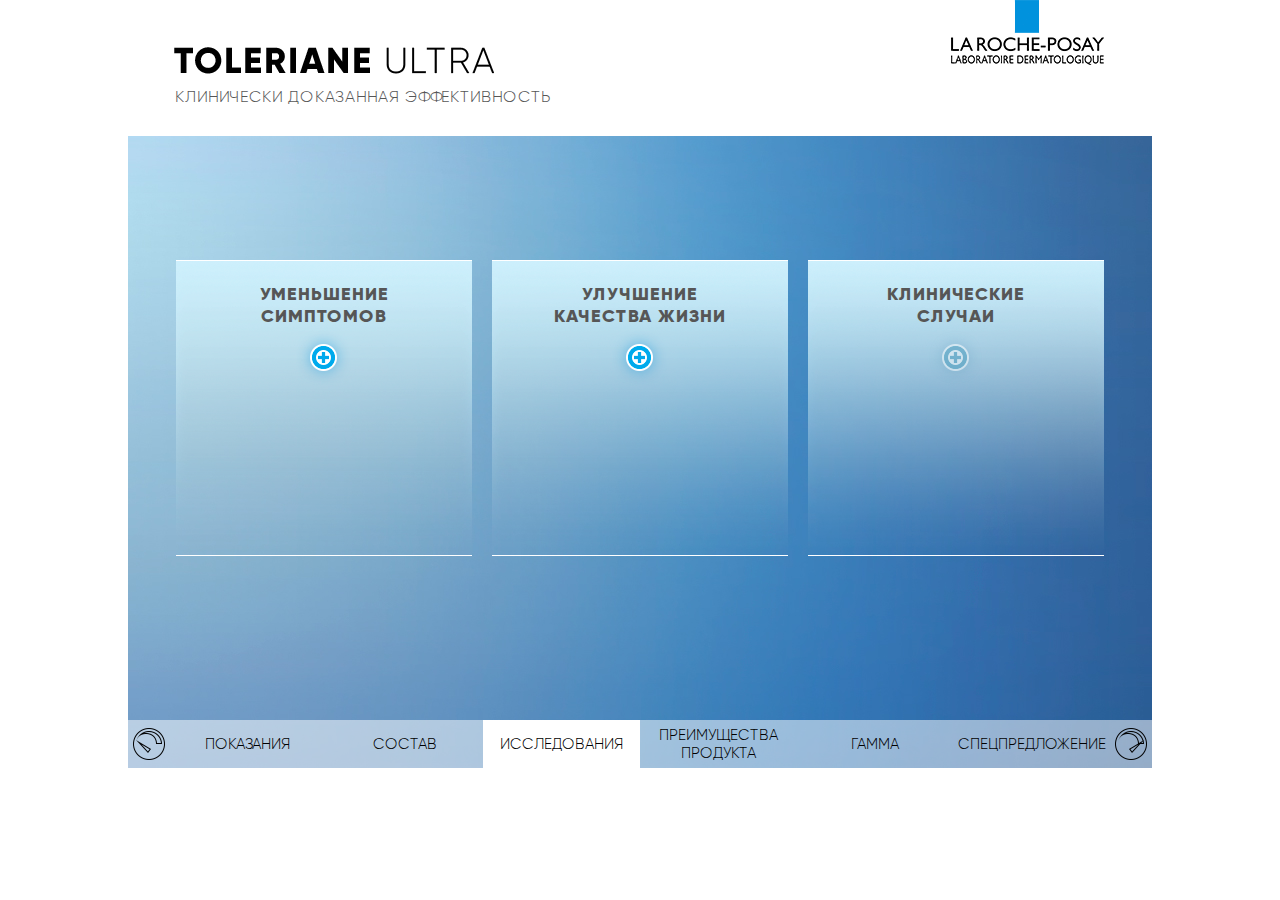
==== commit c675b822: "+" ====
--- a/04/index.html
+++ b/04/index.html
@@ -109,7 +109,7 @@
 							<div class='num dynamic'>
 								<span id='jsNumA1'>78</span><div class='percent'>%</div>
 							</div>
-	
+							<div class="sub">% пациентов</div>
 						</div>
 						
 						<div class='right4'>
@@ -119,6 +119,7 @@
 							<div class='num dynamic'>
 								<span id='jsNumA2'>42</span><div class='percent'>%</div>
 							</div>
+							<div class="sub">% пациентов</div>
 						</div>
 						
 						<img src="../images/graphs2A.png">
--- a/css/style.css
+++ b/css/style.css
@@ -110,19 +110,25 @@
 
 .top1 span { display: block; color: #565656; font-size: 16px; font-weight: 300; text-transform: uppercase; line-height: 19px; letter-spacing: 0.9px; position: absolute; top: 87px; left: 47px; }
 
-.top1 span.jj1 { font-size: 24px; line-height: 24px; }
+.top1 span.jj1 { 
+	font-size: 16px; 
+}
 
 .top1 .lg { position: absolute; top: 0; right: 48px; }
 
 .top1 .lg img { position: static; }
 
-.sld1 { background: url(../images/bg1.jpg); }
-
-.sld1 .logo { position: absolute; top: 0; left: 47px; }
-
-.sld1 .logo2 { display: none; position: absolute; top: 113px; left: 47px; }
-
-.sld1 .bottle1 { 
+.sld1, 
+.sld8 { background: url(../images/bg1.jpg); }
+
+.sld1 .logo,
+.sld8 .logo { position: absolute; top: 0; left: 47px; }
+
+.sld1 .logo2, 
+.sld8 .logo2{ display: none; position: absolute; top: 113px; left: 47px; }
+
+.sld1 .bottle1, 
+.sld8 .bottle1 { 
 	display: none; 
 	position: absolute; 
 	top: 142px; 
@@ -132,7 +138,8 @@
 	background-image: url('../images/bottle1.png');
 }
 
-.sld1 input[type=range] {
+.sld1 input[type=range], 
+.sld8 input[type=range] {
     position: relative;
     margin-left: 607px;
     margin-top: 380px;
@@ -145,11 +152,13 @@
     overflow: hidden;
   }
 
-.sld1 input[type=range]:focus {
+.sld1 input[type=range]:focus,
+.sld8 input[type=range]:focus {
 	outline: none;
 }
 
-.sld1 input[type=range]::-webkit-slider-runnable-track {
+.sld1 input[type=range]::-webkit-slider-runnable-track,
+.sld8 input[type=range]::-webkit-slider-runnable-track {
 	width: 100%;
 	height: 39px;
 	cursor: pointer;
@@ -159,7 +168,8 @@
 	box-shadow: 0 0 15px rgba(0, 0, 0, 0.2) inset;
 }
 
-.sld1 input[type=range]::-webkit-slider-thumb {
+.sld1 input[type=range]::-webkit-slider-thumb,
+.sld8 input[type=range]::-webkit-slider-thumb {
 	position: relative;
 	z-index: 10;
 	height: 40px;
@@ -171,7 +181,8 @@
 	background-image: url('../images/handle.png');
 }
 
-.sld1 .scale {
+.sld1 .scale,
+.sld8 .scale {
 	position: absolute;
 	top: 128px;
 	right: 82px;
@@ -189,12 +200,14 @@
 	height: 92px;
 	background-image: url('../images/plus2.png');
 	background-position: center center;
+	background-repeat: no-repeat;
 	background-size: 80%;
 	cursor: pointer;
 }
 
 .sld1 .t1, 
-.sld1 .t2 { 
+.sld1 .t2,
+.sld8 .t1 { 
 	position: absolute; 
 	top: 607px; 
 	left: 0; 
@@ -217,89 +230,31 @@
 	font-size: 24px;
 }
 
-.sld2 .lnk1 { position: absolute; top: 183px; right: 43px; background-image: url("../images/icons.png"); width: 72px; height: 133px; background-position: 0px -118px; display: block; }
-
-.sld2 .t1 { display: block; position: absolute; top: 176px; left: 48px; }
-
-.sld2 .sp1 { position: absolute; top: 191px; left: 185px; width: 795px; height: 497px; background: url(../images/sp1.png); }
-
-.sld2 .sp1 .j1 { top: 180px; left: 0; }
-
-.sld2 .sp1 .j2 { top: -36px; left: 177px; }
-
-.sld2 .sp1 .j2 div { padding-left: 47px; }
-
-.sld2 .sp1 .j3 { top: 203px; left: 591px; }
-
-.sld2 .sp1 .j4 { top: 339px; left: 591px; }
-
-.sld2 .sp1 .it { position: absolute; }
-
-.sld2 .sp1 .it span { display: block; font-family: Gilroy; text-transform: uppercase; color: #ffffff; font-size: 20px; font-weight: 300; line-height: 24px; margin-bottom: 28px; }
-
-.sld2 .sp1 .it div { color: #000000; font-size: 14px; font-weight: 700; text-transform: uppercase; line-height: 17px; position: relative; }
-
-.sld2 .sp1 .it div a { background-image: url("../images/icons.png"); width: 65px; height: 65px; background-position: -234px 0px; display: block; position: absolute; top: -17px; left: -15px; }
-
-.sld2 .sp1 .it div p { color: #000000; font-size: 12px; font-weight: 300; line-height: 12px; display: block; text-transform: none; padding-top: 2px; padding-bottom: 33px; }
-
-.sld2 .mp1 { position: absolute; top: 0; left: 0; width: 100%; height: 100%; z-index: 2; background: url(../images/bg2.jpg); display: none; }
-
-.sld2 .mp1 .f1 { display: block; position: absolute; top: 176px; left: 48px; }
-
-.sld2 .mp1 .close1 { position: absolute; top: 136px; right: 0; cursor: pointer; background-image: url("../images/icons.png"); width: 92px; height: 92px; background-position: -76px -118px; }
-
-.sld2 .mp1 .pp1 { cursor: pointer; position: absolute; top: 255px; right: 17px; background-image: url("../images/icons.png"); width: 114px; height: 114px; background-position: 0px 0px; }
-
-.sld2 .mp1 .gr-mp1 { position: absolute; left: 220px; bottom: 143px; width: 756px; height: 342px; background: url(../images/gr3.png); }
-
-.sld2 .mp1 .gr-mp1 .j1 { position: absolute; left: 49px; top: -51px; color: #ffffff; font-family: Gilroy; font-size: 18px; font-weight: 700; text-transform: uppercase; line-height: 14px; }
-
-.sld2 .mp1 .gr-mp1 .j2 { position: absolute; left: 289px; top: -51px; color: #ffffff; font-family: Gilroy; font-size: 18px; font-weight: 700; text-transform: uppercase; line-height: 14px; }
-
-.sld2 .mp1 .gr-mp1 .j3 { text-align: center; top: -55px; position: absolute; left: 532px; color: #ffffff; font-family: Gilroy; font-size: 18px; font-weight: 700; text-transform: uppercase; line-height: 22px; }
-
-.sld2 .mp1 .gr-mp1 .ov { position: absolute; bottom: 1px; left: 41px; *zoom: 1; right: -90px; }
-
-.sld2 .mp1 .gr-mp1 .ov:after { content: " "; display: table; clear: both; }
-
-.sld2 .mp1 .gr-mp1 .ov .item1 { float: left; width: 152px; *zoom: 1; }
-
-.sld2 .mp1 .gr-mp1 .ov .item1 + .item1 { margin-left: 87px; }
-
-.sld2 .mp1 .gr-mp1 .ov .item1:after { content: " "; display: table; clear: both; }
-
-.sld2 .mp1 .gr-mp1 .ov .item1 .it { float: left; width: 72px; height: 280px; position: relative; }
-
-.sld2 .mp1 .gr-mp1 .ov .item1 .it + .it { float: right; }
-
-.sld2 .mp1 .gr-mp1 .ov .item1 .it + .it .v1 { background: #fff; }
-
-.sld2 .mp1 .gr-mp1 .ov .item1 .it .v1 { position: absolute; bottom: 0; left: 0; width: 72px; background: #83cced; -webkit-transition: 1s linear; transition: 1s linear; }
-
-.sld2 .mp1 .gr-mp1 .ov .item1 .it .v1 i { display: block; font-style: normal; position: absolute; bottom: -20px; left: 0; right: 0; text-align: center; color: #ffffff; font-family: Gilroy; font-size: 14px; font-weight: 700; text-transform: uppercase; line-height: 12px; }
-
-.sld2 .mp1 .gr-mp1 .ov .item1 .it .v1 div { position: absolute; top: -34px; left: 0; right: 0; text-align: center; line-height: 21px; color: #ffffff; font-family: Gilroy; font-weight: 700; font-size: 12px; }
-
-.sld2 .mp1 .gr-mp1 .ov .item1 .it .v1 div span { font-size: 28px; display: inline-block; padding-right: 1px; }
-
-.sld2 .mp1 .gr-mp1 .ov .item1:nth-child(1) .it:first-child .v1 { height: 174px; }
-
-.sld2 .mp1 .gr-mp1 .ov .item1:nth-child(1) .it:last-child .v1 { height: 174px; }
-
-.sld2 .mp1 .gr-mp1 .ov .item1:nth-child(2) .it:first-child .v1 { height: 280px; }
-
-.sld2 .mp1 .gr-mp1 .ov .item1:nth-child(2) .it:last-child .v1 { height: 280px; }
-
-.sld2 .mp1 .gr-mp1 .ov .item1:nth-child(3) .it:first-child .v1 { height: 201px; }
-
-.sld2 .mp1 .gr-mp1 .ov .item1:nth-child(3) .it:last-child .v1 { height: 201px; }
-
-.sld2 .mp1.ac .gr-mp1 .ov .item1:nth-child(1) .it:last-child .v1 { height: 29px; }
-
-.sld2 .mp1.ac .gr-mp1 .ov .item1:nth-child(2) .it:last-child .v1 { height: 28px; }
-
-.sld2 .mp1.ac .gr-mp1 .ov .item1:nth-child(3) .it:last-child .v1 { height: 9px; }
+.sld3 .lnk1 { position: absolute; top: 183px; right: 43px; background-image: url("../images/icons.png"); width: 72px; height: 133px; background-position: 0px -118px; display: block; }
+
+.sld3 .t1 { display: block; position: absolute; top: 176px; left: 48px; }
+
+.sld3 .sp1 { position: absolute; top: 191px; left: 185px; width: 795px; height: 497px; background: url(../images/sp1.png); }
+
+.sld3 .sp1 .j1 { top: 180px; left: 0; }
+
+.sld3 .sp1 .j2 { top: -36px; left: 177px; }
+
+.sld3 .sp1 .j2 div { padding-left: 47px; }
+
+.sld3 .sp1 .j3 { top: 203px; left: 591px; }
+
+.sld3 .sp1 .j4 { top: 339px; left: 591px; }
+
+.sld3 .sp1 .it { position: absolute; }
+
+.sld3 .sp1 .it span { display: block; font-family: Gilroy; text-transform: uppercase; color: #ffffff; font-size: 20px; font-weight: 300; line-height: 24px; margin-bottom: 28px; }
+
+.sld3 .sp1 .it div { color: #000000; font-size: 14px; font-weight: 700; text-transform: uppercase; line-height: 17px; position: relative; }
+
+.sld3 .sp1 .it div a { background-image: url("../images/icons.png"); width: 65px; height: 65px; background-position: -234px 0px; display: block; position: absolute; top: -17px; left: -15px; }
+
+.sld3 .sp1 .it div p { color: #000000; font-size: 12px; font-weight: 300; line-height: 12px; display: block; text-transform: none; padding-top: 2px; padding-bottom: 33px; }
 
 .modal { position: absolute; top: 0; left: 0; width: 100%; height: 100%; z-index: 2; background-color: rgba(0, 151, 217, 0.6); display: none; z-index: 5; }
 
@@ -469,9 +424,33 @@
 	cursor: pointer;
 }
 
+.sld4 .s1 .list .item-3 .plus {
+	filter: grayscale(0.5);
+	opacity: 0.5;
+	cursor: not-allowed;
+}
+
 .sld4 .s2,
 .sld4 .s3 {
 	display: none;
+}
+
+.sld4 .s2 #graphs4A .sub {
+	position: absolute;
+	bottom: 1px;
+	font-size: 12px;
+	font-weight: 700;
+	color: #ffffff;
+	text-transform: uppercase;
+	letter-spacing: 0.05em;
+}
+
+.sld4 .s2 #graphs4A .left4 .sub {
+	left: 164px;
+}
+
+.sld4 .s2 #graphs4A .right4 .sub {
+	left: 547px;
 }
 
 .sld4 .s2 .ellipse {
@@ -616,19 +595,66 @@
 }
 
 .sld5 .adv {
-	box-sizing: border-box;
 	position: absolute;
 	top: 200px;
 	left: 342px;
+}
+
+.sld5 .adv .item {
+	box-sizing: border-box;
+	position: relative;
 	width: 641px;
-	height: 414px;
+	height: 101px;
 	padding-left: 130px;
 	padding-top: 21px;
-	background-image: url('../images/adv-list-bg.png');
-}
-
-.sld5 .adv .item {
-	margin-bottom: 46px;
+	margin-bottom: 3px;
+	background-image: url('../images/list-plate.png');
+	transform: translateX(-300px);
+	opacity: 0;
+	transition: 1.3s;
+}
+
+.sld5 .adv .item::before {
+	content: '';
+	position: absolute;
+	background-repeat: no-repeat;
+}
+
+.sld5 .adv .item-1::before {
+	top: 25px;
+    left: 44px;
+	width: 42px;
+	height: 48px;
+	background-image: url('../images/adv-head.png');
+}
+
+.sld5 .adv .item-2::before {
+	top: 27px;
+	left: 44px;
+	width: 48px;
+	height: 48px;
+	background-image: url('../images/adv-smile.png');
+}
+
+.sld5 .adv .item-3::before {
+	top: 23px;
+    left: 38px;
+	width: 60px;
+	height: 48px;
+	background-image: url('../images/adv-skin.png');
+}
+
+.sld5 .adv .item-4::before {
+	top: 19px;
+    left: 40px;
+	width: 57px;
+	height: 57px;
+	background-image: url('../images/adv-face.png');
+}
+
+.sld5 .adv .item-anim {
+	transform: translateX(0);
+	opacity: 1;
 }
 
 .sld5 .adv .item .text {
@@ -983,6 +1009,7 @@
 /* ============================================================ */
 
 .sld6{background:url(../images/bg2.jpg)}
+
 .sld6 .ev-ft-y1{position:absolute;bottom:64px;left:48px;color:#333;font-size:12px;line-height:12px}
 .sld6 .ft1{position:absolute;top:164px;left:0;right:0;height:519px;background:url(../images/t9.png) top center no-repeat}
 
@@ -1010,16 +1037,57 @@
 	margin-bottom:7px
 }
 
+.sld6 .ft1 .bottle1,
+.sld6 .ft1 .bottle2,
+.sld6 .ft1 .bottle3 {
+	position: absolute;
+	background-repeat: no-repeat;
+	z-index: 1;
+}
+
+.sld6 .ft1 .bottle1 {
+	top: 80px;
+	left: 157px;
+	width: 83px;
+	height: 334px;
+	background-image: url('../images/bottle1-f.png');
+}
+
+.sld6 .ft1 .bottle2 {
+	top: 107px;
+	left: 476px;
+	width: 81px;
+	height: 244px;
+	background-image: url('../images/bottle2-f.png');
+}
+
+.sld6 .ft1 .bottle3 {
+	top: 81px;
+	left: 793px;
+	width: 82px;
+	height: 334px;
+	background-image: url('../images/bottle3-f.png');
+}
+
 .sld6 .ft1 .q1,
 .sld6 .ft1 .q2,
 .sld6 .ft1 .q3{
+	box-sizing: border-box;
 	color:#565656;
 	font-family:Gilroy;
 	font-size:24px;
 	font-weight:300;
 	line-height:26px;
 	position:absolute;
-	padding-left:48px
+	padding-left:10px;
+	width: 83px;
+	height: 36px;
+	background-image: url('../images/plate.png');
+	text-align: center;
+	padding-top: 5px;
+	transform: translateX(-50px);
+	opacity: 0;
+	transition: 1.5s;
 }
 
 .sld6 .ft1 .q1:after,
@@ -1038,15 +1106,19 @@
 }
 .sld6 .ft1 .q1{
 	top:300px;
-	left:197px;
+	left:222px;
 }
 .sld6 .ft1 .q2{
 	top:300px;
-	left:516px;
+	left:540px;
 }
 .sld6 .ft1 .q3{
 	top:300px;
-	left:827px;
+	left:858px;
+}
+.sld6 .ft1 .q-anim {
+	transform: translateX(0);
+	opacity: 1;
 }
 .sld6 .ft1 .open1{
 	background-image:url("../images/icons2.png");
@@ -1108,17 +1180,17 @@
 
 .sld6 .ultra .ov1 { position: absolute; top: 319px; right: 48px; }
 
-.sld6 .ultra .ov1 div { width: 152px; height: 73px; background: url(../images/q1.png); margin-bottom: 18px; padding-left: 40px; opacity: 0; -webkit-transition: 0.3s linear; transition: 0.3s linear; position: relative; left: 50px; }
+.sld6 .ultra .ov1 div { width: 152px; height: 73px; background: url(../images/q1.png); background-repeat: no-repeat; margin-bottom: 18px; padding-left: 40px; opacity: 0; -webkit-transition: 0.3s linear; transition: 0.3s linear; position: relative; left: 50px; }
 
 .sld6 .ultra .ov1 div span { display: table-cell; height: 73px; vertical-align: middle; color: #ffffff; font-family: Gilroy; font-size: 14px; font-weight: 300; text-transform: uppercase; line-height: 17px; }
 
 .sld6 .ultra .ov2 { position: absolute; top: 319px; right: 280px; }
 
-.sld6 .ultra .ov2 div { width: 356px; height: 73px; background: url(../images/q2.png); margin-bottom: 18px; padding-left: 33px; opacity: 0; -webkit-transition: 0.3s linear; transition: 0.3s linear; position: relative; left: 50px; }
+.sld6 .ultra .ov2 div { width: 356px; height: 73px; background: url(../images/q2.png); background-repeat: no-repeat; margin-bottom: 18px; padding-left: 33px; opacity: 0; -webkit-transition: 0.3s linear; transition: 0.3s linear; position: relative; left: 50px; }
 
 .sld6 .ultra .ov2 div span { display: table-cell; height: 73px; vertical-align: middle; color: #ffffff; font-family: Gilroy; font-size: 14px; font-weight: 300; text-transform: uppercase; line-height: 17px; }
 
-.sld6 .ultra .lnk2 { position: absolute; top: 168px; right: 48px; background-image: url("../images/icons.png"); width: 72px; height: 133px; background-position: 0px -118px; display: block; cursor: pointer; opacity: 0; -webkit-transition: 0.4s linear; transition: 0.4s linear; }
+.sld6 .ultra .lnk2 { position: absolute; top: 168px; right: 125px; background-image: url("../images/icons.png"); width: 72px; height: 133px; background-position: 0px -118px; display: block; cursor: pointer; opacity: 0; -webkit-transition: 0.4s linear; transition: 0.4s linear; }
 
 .sld6 .ultra.ac .f3 { height: 438px; -webkit-transition-delay: 0.2s; transition-delay: 0.2s; }
 
@@ -1187,6 +1259,24 @@
 .sld6 .ultra .mp1.ac .gr-p1 .ov .item1:nth-child(4) .it:last-child .v1 { height: 25px; }
 
 .sld6 .ultra .mp1.ac .gr-p1 .ov .item1:nth-child(5) .it:last-child .v1 { height: 4px; }
+
+.sld6 .ultra .ellipse {
+	position: absolute;
+	top: 136px;
+	right: 0;
+	width: 92px;
+	height: 92px;
+	background-image: url('../images/ellipse.png');
+	background-repeat: no-repeat;
+	background-position-y: 100%;
+}
+
+.sld6 .ultra .ellipse #closeFix2 {
+	position: absolute;
+	top: 0;
+	right: 3px;
+	cursor: pointer;
+}
 
 .sld6 .mp2{
 	position:absolute;
@@ -1195,8 +1285,11 @@
 	width:100%;
 	height:100%;
 	z-index:2;
-	background:url(../images/bg5.jpg);
+	background:url(../images/bg2.jpg);
 	display:none;
+}
+.sld6 .mp2 .top1 .jj1 {
+	font-size: 24px;
 }
 .sld6 .mp2 .close1{
 	position:absolute;
@@ -1218,29 +1311,40 @@
 
 .sld6 .mp2 .fp2{display:block;position:absolute;top:151px;left:160px}.sld6 .mp2 .fp3{display:block;position:absolute;top:215px;left:375px}
 
-.sld6 .mp2 .fp3 li{color:#565656;font-family:Gilroy;font-size:24px;font-weight:300;line-height:28px;padding-bottom:18px;position:relative}
-
-.sld6 .mp2 .fp3 li:before{position:absolute;top:4px;left:-38px;display:block;content:'';background-image:url("../images/icons2.png");width:22px;height:17px;background-position:-260px -206px}
+.sld6 .mp2 .fp3 li{color:#ffffff;font-family:Gilroy;font-size:24px;font-weight:300;line-height:28px;padding-bottom:18px;position:relative}
+
+.sld6 .mp2 .fp3 li:before{position:absolute;top:4px;left:-38px;display:block;content:'';background-image:url("../images/icons2.png");width:22px;height:17px;background-position:-234px -206px}
 
 .sld6 .mp2.ac .fp1{left:0px}
 
 .sld6 .mp2.ac .fp1 ul li{left:0px}
 
-.sld6 .mp-n1{position:absolute;top:0;left:0;width:100%;height:100%;z-index:1;background:url(../images/bg5.jpg);display:none}
+.sld6 .mp-n1{position:absolute;top:0;left:0;width:100%;height:100%;z-index:1;background:url(../images/bg2.jpg);display:none}
 
 .sld6 .mp-n1 .logo{position:absolute;top:0;right:48px}.sld6 .mp-n1 .te1{position:absolute;top:55px;left:49px;letter-spacing:1.5px}
 
-.sld6 .mp-n1 .te1:before{position:absolute;top:-11px;left:-14px;width:1px;background:#000;display:block;content:'';height:89px}
-
-.sld6 .mp-n1 .te1 span{display:block;text-transform:uppercase;color:#000000;font-size:40px;font-weight:700;line-height:29px;margin-bottom:18px}
-
-.sld6 .mp-n1 .te1 span b{color:#cb7ea9;font-weight:300}.sld6 .mp-n1 .te1 p{display:block;color:#333333;font-size:22px;line-height:22px}
-
-.sld6 .mp-n1 .close-mp-n1{position:absolute;top:140px;right:3px;cursor:pointer;background-image:url("../images/icons2.png");width:65px;height:65px;background-position:-234px -137px}
-
-.sld6 .mp-n1 .ef1{position:absolute;top:230px;left:190px;width:335px;height:58px;background:#51acd2;font-weight:300;color:#ffffff;cursor:pointer;font-size:16px;text-transform:uppercase;line-height:18px}
-
-.sld6 .mp-n1 .ef1 span{display:block;position:relative;top:10px;left:16px}
+.sld6 .mp-n1 .top1 .jj2 {
+	position: absolute;
+	top: 42px;
+	left: 47px;
+	display:block;
+	text-transform:uppercase;
+	color:#000000;
+	font-size:40px;
+	font-weight:700;
+	line-height:29px;
+	margin-bottom:18px
+}
+
+.sld6 .mp-n1 .top1 .jj2 b{color:#cb7ea9;font-weight:300}
+
+.sld6 .mp-n1 .te1 p{display:block;color:#333333;font-size:22px;line-height:22px}
+
+.sld6 .mp-n1 .close-mp-n1{z-index:1;position:absolute;top:140px;right:3px;cursor:pointer;background-image:url("../images/icons2.png");width:65px;height:65px;background-position:-234px -137px}
+
+.sld6 .mp-n1 .ef1{position:absolute;top:230px;left:190px;width:335px;height:58px;background:#6891c4;font-weight:300;color:#ffffff;cursor:pointer;font-size:16px;text-transform:uppercase;line-height:18px}
+
+.sld6 .mp-n1 .ef1 span{display:block;position:relative;top:10px;left:16px;letter-spacing: 0.05em;}
 
 .sld6 .mp-n1 .ef1:before{position:absolute;top:-4px;right:-32px;display:block;content:'';background-image:url("../images/icons2.png");width:65px;height:65px;background-position:0px -234px}
 
@@ -1248,7 +1352,7 @@
 
 .sld6 .mp-n1 .over-sp1{position:absolute;bottom:0;right:0;top:288px;left:190px;overflow:hidden}
 
-.sld6 .mp-n1 .ef-hd1{position:absolute;top:-370px;left:0;width:305px;background:#51acd2;padding:15px 15px 15px 15px;-webkit-transition:0.3s linear;transition:0.3s linear}
+.sld6 .mp-n1 .ef-hd1{position:absolute;top:-370px;left:0;width:305px;background:#6891c4;padding:15px 15px 15px 15px;-webkit-transition:0.3s linear;transition:0.3s linear}
 
 .sld6 .mp-n1 .ef-hd1.ac{top:0px}
 
@@ -1286,9 +1390,219 @@
 
 .sld6 .mp-n1 .line-sp1:before{position:absolute;top:340px;left:50%;margin-left:-32px;-webkit-transition:0.3s linear;transition:0.3s linear;display:block;content:'';background-image:url("../images/icons2.png");width:64px;height:64px;background-position:-138px -234px}
 
-.sld6 .mp-n1 .line-sp1.ac:before{-webkit-transform:rotate(-180deg);-ms-transform:rotate(-180deg);transform:rotate(-180deg);zoom:1; filter:progid:DXImageTransform.Microsoft.Matrix(M11=$m11, M12=$m12,M21=$m21, M22=$m22, sizingMethod='auto expand');}
-
-.sld6 .mp-n1 .con-st1{position:absolute;top:234px;left:567px}.sld6 .mp-n1 .con-st1 img{display:block;position:absolute;opacity:0}.sld6 .mp-n1 .con-st1 .j1{top:0;left:15px}.sld6 .mp-n1 .con-st1 .j2{left:8px;top:109px}.sld6 .mp-n1 .con-st1 .j3{top:231px;left:0}.sld6 .mp-n1 .con-st1 .ey1,.sld6 .mp-n1 .con-st1 .ey2,.sld6 .mp-n1 .con-st1 .ey3{position:absolute;top:11px;left:172px;background:url(../images/z4.png);width:236px;height:43px;*zoom:1;opacity:0}.sld6 .mp-n1 .con-st1 .ey1:after,.sld6 .mp-n1 .con-st1 .ey2:after,.sld6 .mp-n1 .con-st1 .ey3:after{content:" ";display:table;clear:both}.sld6 .mp-n1 .con-st1 .ey1 span,.sld6 .mp-n1 .con-st1 .ey2 span,.sld6 .mp-n1 .con-st1 .ey3 span{float:left;width:26px;color:#5291da;font-family:Gilroy;font-size:38px;font-weight:700;text-transform:uppercase;line-height:43px;text-indent:2px}.sld6 .mp-n1 .con-st1 .ey1 p,.sld6 .mp-n1 .con-st1 .ey2 p,.sld6 .mp-n1 .con-st1 .ey3 p{float:left;width:205px;white-space:nowrap;color:#5291da;position:relative;top:3px;font-family:Gilroy;font-size:14px;font-weight:700;text-transform:uppercase;line-height:18px}.sld6 .mp-n1 .con-st1 .ey2{top:126px}.sld6 .mp-n1 .con-st1 .ey3{top:244px}.sld6 .mp-n1 .con-st1 .ey4{position:absolute;top:296px;left:173px;color:#565656;font-family:Gilroy;font-size:14px;font-weight:300;line-height:13px;white-space:nowrap;opacity:0}.sld6 .mp-n1 .con-st1 .ey5{position:absolute;top:394px;left:18px;width:390px;height:43px;background:url(../images/z5.png);color:#5291da;font-family:Gilroy;font-size:14px;font-weight:300;text-transform:uppercase;line-height:17px;opacity:0}.sld6 .mp-n1 .con-st1 .ey5 span{display:block;position:relative;top:4px;left:67px}.sld6 .mp-n1 .con-st1.ac img,.sld6 .mp-n1 .con-st1.ac .ey1,.sld6 .mp-n1 .con-st1.ac .ey2,.sld6 .mp-n1 .con-st1.ac .ey3,.sld6 .mp-n1 .con-st1.ac .ey4,.sld6 .mp-n1 .con-st1.ac .ey5{opacity:1;-webkit-transition:0.3s linear;transition:0.3s linear}.sld6 .mp-n1 .con-st1.ac .j2,.sld6 .mp-n1 .con-st1.ac .ey2{-webkit-transition-delay:0.3s;transition-delay:0.3s}.sld6 .mp-n1 .con-st1.ac .j3,.sld6 .mp-n1 .con-st1.ac .ey3,.sld6 .mp-n1 .con-st1.ac .ey4{-webkit-transition-delay:0.6s;transition-delay:0.6s}.sld6 .mp-n1 .con-st1.ac .ey5{-webkit-transition-delay:0.9s;transition-delay:0.9s}
+.sld6 .mp-n1 .line-sp1.ac:before{-webkit-transform:rotate(-180deg);-ms-transform:rotate(-180deg);transform:rotate(-180deg);zoom:1;}
+
+.sld6 .mp-n1 .con-st1{position:absolute;top:234px;left:567px}
+
+.sld6 .mp-n1 .con-st1 img{display:block;position:absolute;opacity:0}
+
+.sld6 .mp-n1 .con-st1 .j1{top:0;left:15px}
+
+.sld6 .mp-n1 .con-st1 .j2{left:8px;top:109px}
+
+.sld6 .mp-n1 .con-st1 .j3{top:231px;left:0}
+
+.sld6 .mp-n1 .con-st1 .ey1,
+.sld6 .mp-n1 .con-st1 .ey2,
+.sld6 .mp-n1 .con-st1 .ey3{position:absolute;top:11px;left:172px;background:url(../images/z4.png);width:236px;height:43px;*zoom:1;opacity:0}
+
+.sld6 .mp-n1 .con-st1 .ey1:after,
+.sld6 .mp-n1 .con-st1 .ey2:after,
+.sld6 .mp-n1 .con-st1 .ey3:after{content:" ";display:table;clear:both}
+
+.sld6 .mp-n1 .con-st1 .ey1 span,
+.sld6 .mp-n1 .con-st1 .ey2 span,
+.sld6 .mp-n1 .con-st1 .ey3 span{
+	float:left;
+	width:26px;
+	color:#90c1f4;
+	font-family:Gilroy;
+	font-size:38px;
+	font-weight:700;
+	text-transform:uppercase;
+	line-height:43px;
+	text-indent:2px
+}
+.sld6 .mp-n1 .con-st1 .ey1 p,
+.sld6 .mp-n1 .con-st1 .ey2 p,
+.sld6 .mp-n1 .con-st1 .ey3 p{
+	float:left;
+	width:205px;
+	white-space:nowrap;
+	color:#90c1f4;
+	position:relative;
+	top:3px;
+	font-family:Gilroy;
+	font-size:14px;
+	font-weight:700;
+	text-transform:uppercase;
+	line-height:18px
+}
+.sld6 .mp-n1 .con-st1 .ey2{top:126px}
+
+.sld6 .mp-n1 .con-st1 .ey3{top:244px}
+
+.sld6 .mp-n1 .con-st1 .ey4{position:absolute;top:296px;left:173px;color:#ffffff;font-family:Gilroy;font-size:14px;font-weight:300;line-height:13px;white-space:nowrap;opacity:0}
+
+.sld6 .mp-n1 .con-st1 .ey5{position:absolute;top:394px;left:18px;width:390px;height:43px;background:url(../images/z5.png);color:#ffffff;font-family:Gilroy;font-size:14px;font-weight:300;text-transform:uppercase;line-height:17px;opacity:0}
+
+.sld6 .mp-n1 .con-st1 .ey5 span{display:block;position:relative;top:4px;left:67px}
+
+.sld6 .mp-n1 .con-st1.ac img,
+.sld6 .mp-n1 .con-st1.ac .ey1,
+.sld6 .mp-n1 .con-st1.ac .ey2,
+.sld6 .mp-n1 .con-st1.ac .ey3,
+.sld6 .mp-n1 .con-st1.ac .ey4,
+.sld6 .mp-n1 .con-st1.ac .ey5{opacity:1;-webkit-transition:0.3s linear;transition:0.3s linear}
+
+.sld6 .mp-n1 .con-st1.ac .j2,
+.sld6 .mp-n1 .con-st1.ac .ey2{-webkit-transition-delay:0.3s;transition-delay:0.3s}
+
+.sld6 .mp-n1 .con-st1.ac .j3,
+.sld6 .mp-n1 .con-st1.ac .ey3,
+.sld6 .mp-n1 .con-st1.ac .ey4{-webkit-transition-delay:0.6s;transition-delay:0.6s}
+
+.sld6 .mp-n1 .con-st1.ac .ey5{-webkit-transition-delay:0.9s;transition-delay:0.9s}
+
+.sld6 .mp-n1 .ellipse {
+	position: absolute;
+	top: 136px;
+	right: 0;
+	width: 92px;
+	height: 92px;
+	background-image: url('../images/ellipse.png');
+	background-repeat: no-repeat;
+	background-position-y: 100%;
+}
+
+.sld7 {
+	background-image: url('../images/bg2.jpg');
+}
+
+.sld7 .top1 .jj2 {
+	position: absolute;
+	top: 42px;
+	left: 47px;
+	display:block;
+	text-transform:uppercase;
+	color:#000000;
+	font-size:40px;
+	line-height:29px;
+	margin-bottom:18px
+}
+
+.sld7 .box {
+	position: absolute;
+	top: 233px;
+	left: 142px;
+	width: 384px;
+	height: 442px;
+	background-image: url('../images/box.png');
+	background-repeat: no-repeat;
+}
+
+/* .sld7 .box::before {
+	content: '';
+	width: 121px;
+	height: 121px;
+	position: absolute;
+	top: -88px;
+    left: -72px;
+	background-image: url('../images/label.png');
+	background-repeat: no-repeat;
+} */
+
+.sld7 .box .sticker {
+	position: absolute;
+	top: -88px;
+    left: -72px;
+	z-index: 5;
+	width: 121px;
+	height: 121px;
+    border-radius: 50%;
+	background-image: url('../images/label.png');
+	background-repeat: no-repeat;
+    opacity: 0;
+    transform-origin: 50% 50%;
+    transform: rotate(-45deg) scale(3);
+    transition: all .3s ease-in;
+}
+
+.sld7 .box .sticker-anim {
+    opacity: 1;
+    transform: rotate(-0deg) scale(1);
+ }
+
+.sld7 .in-set {
+	box-sizing: border-box;
+	width: 340px;
+	height: 137px;
+	position: absolute;
+	top: 240px;
+    left: 575px;
+	background-image: url('../images/brackets.png');
+	background-repeat: no-repeat;
+	padding-left: 28px;
+	padding-top: 4px;
+}
+
+.sld7 .in-set li {
+	color: #ffffff;
+	font-weight: 700;
+	font-size: 20px;
+	text-transform: uppercase;
+	margin-bottom: 8px;
+	letter-spacing: 0.06em;
+}
+
+.sld7 .in-set li span {
+	font-weight: 400;
+}
+
+.sld7 .composition {
+	position: absolute;
+	top: 586px;
+    left: 670px;
+}
+
+.sld7 .composition li {
+	font-size: 16px;
+	text-transform: uppercase;
+	color: #000000;
+}
+
+.sld7 .composition li.item-1 {
+	font-size: 14px;
+	margin-bottom: 20px;
+}
+
+.sld7 .composition li span {
+	font-weight: 700;
+}
+
+.sld7 .composition li span.gift {
+	color: #c30000;
+	padding-left: 3px;
+}
+
+.sld7 .sub {
+	position: absolute;
+	top: 670px;
+	left: 48px;
+	font-size: 12px;
+}
+
+.sld8 .bottle1 {
+	display: block;
+	right: auto;
+	left: 48px;
+}
+
+.sld8 .t1 {
+	top: 600px;
+	font-size: 24px;
+}
+
 ._lnk4{background-image:none !important;top:436px;position:absolute;right:204px !important;width:293px !important;height:56px !important;text-indent:61px;line-height:56px;color:#ffffff;font-family:Gilroy;font-size:18px;font-weight:300;letter-spacing:0.8px;cursor:pointer}._e_btn{position:absolute;top:472px;left:110px;font-size:18px;font-weight:300;color:#fff;text-transform:uppercase;cursor:pointer}._e_btn > ._e_plus{position:absolute;top:-10px;left:-50px;width:37px;height:37px;background-image:url(../images/_w_plus.png);border-radius:50%;box-shadow:0 0 16px rgba(82, 145, 218, 0.5)}._e_bg{display:none;position:absolute;top:0;left:0;bottom:0;right:0;background-color:rgba(82, 145, 218, 0.6)}
 
 ._e_popap{display:none;position:absolute;z-index:1;top:144px;left:calc(50% - 464px);width:928px;height:558px;background-image:url(../images/_e_popap.png);background-repeat:no-repeat;padding-top:52px;padding-left:45px}
